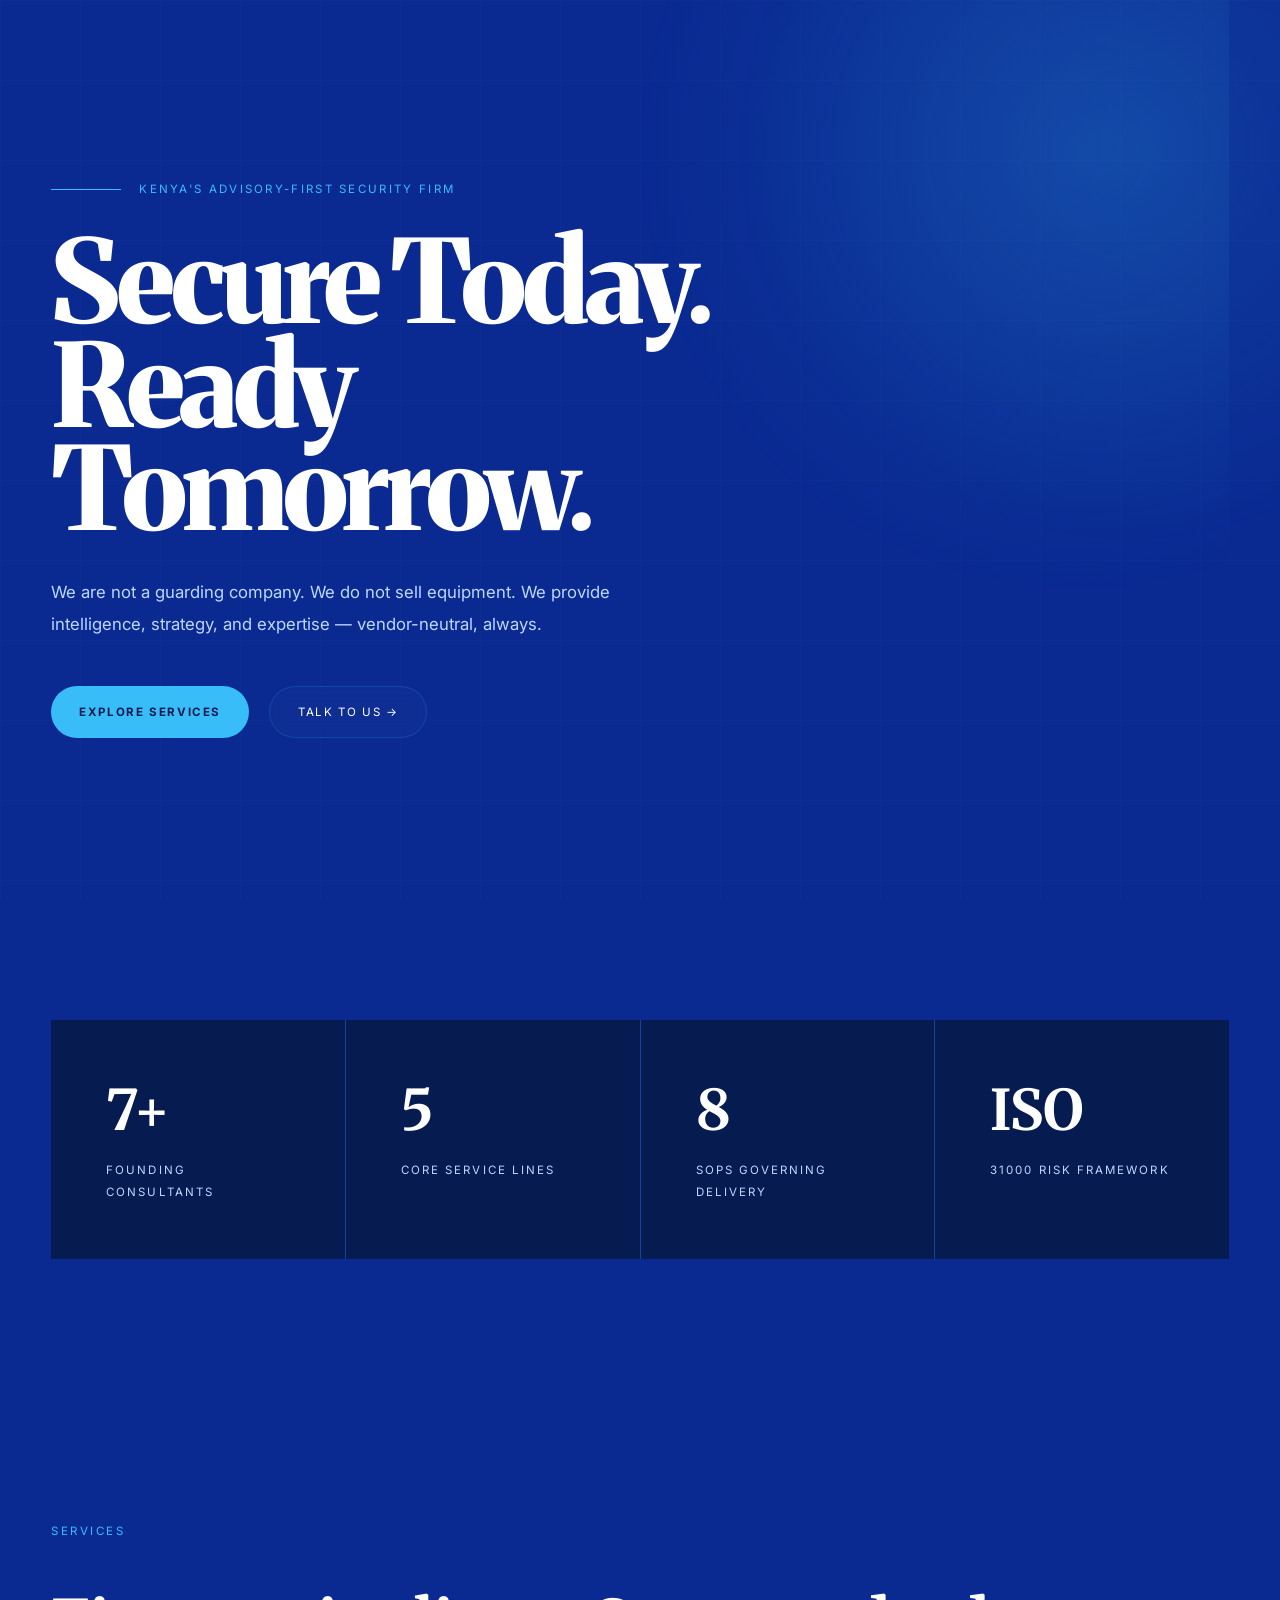
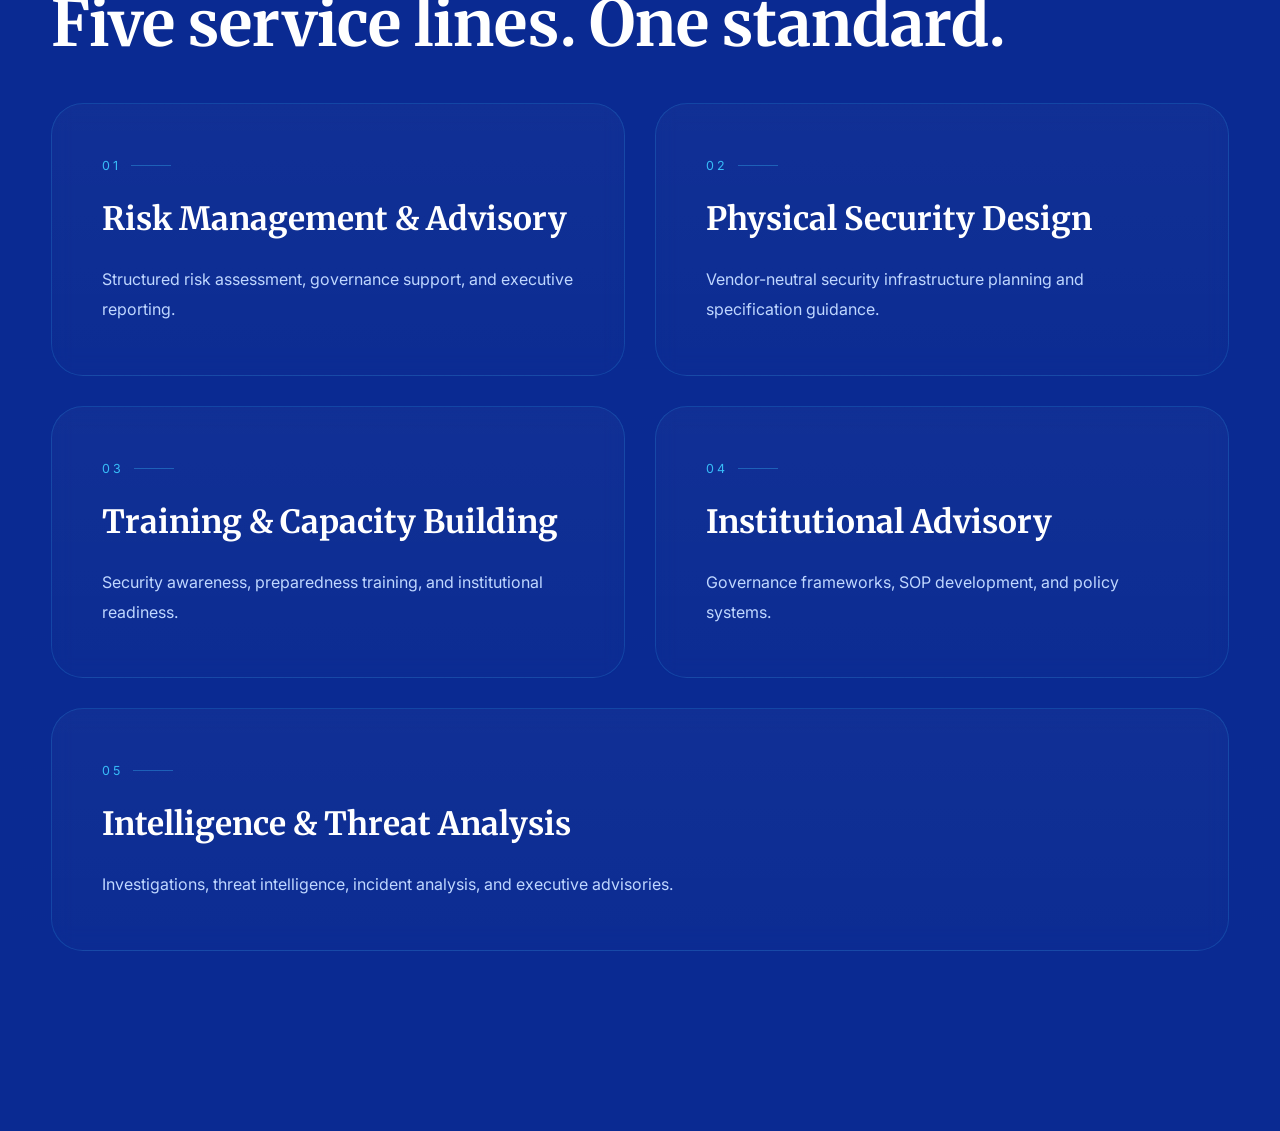
==== index.html @ ad2f38b0 "update" ====
<!DOCTYPE html>
<html lang="en">
<head>
  <meta charset="UTF-8" />
  <meta
    name="viewport"
    content="width=device-width, initial-scale=1.0"
  />

  <title>Ulinzi 360 | Secure Today. Ready Tomorrow. </title>

  <meta
    name="description"
    content="Advisory-first security consultancy and risk management firm operating across Kenya."
  />

<!-- FONTS -->
<link rel="preconnect" href="https://fonts.googleapis.com">
<link rel="preconnect" href="https://fonts.gstatic.com" crossorigin>

<link
  href="https://fonts.googleapis.com/css2?family=Inter:wght@400;500;600;700;800&family=Merriweather:wght@700;900&display=swap"
  rel="stylesheet"
/>

  <!-- CSS -->
  <link rel="stylesheet" href="css/style.css">
  <link rel="stylesheet" href="css/home.css">
</head>

<body>

  <!-- NAV -->

<div id="header"></div>



  <!-- HERO -->

  <main>

    <section class="hero container">

      <div class="hero-content">

        <div class="eyebrow">

          <span class="line"></span>

          <span>
            Kenya's Advisory-First Security Firm
          </span>

        </div>

        <h1>
          Secure Today.
          <span class="gold">
            Ready
          </span>
          Tomorrow.
        </h1>

        <p>
          We are not a guarding company.
          We do not sell equipment.
          We provide intelligence, strategy,
          and expertise — vendor-neutral, always.
        </p>

        <div class="hero-buttons">

          <a href="services.html" class="primary-btn">
            Explore Services
          </a>

          <a href="contact.html" class="ghost-btn">
            Talk To Us →
          </a>

        </div>

      </div>

    </section>

    <!-- STATS -->

    <section class="stats">

      <div class="stat-box">
        <h2>7+</h2>
        <p>FOUNDING CONSULTANTS</p>
      </div>

      <div class="stat-box">
        <h2>5</h2>
        <p>CORE SERVICE LINES</p>
      </div>

      <div class="stat-box">
        <h2>8</h2>
        <p>SOPS GOVERNING DELIVERY</p>
      </div>

      <div class="stat-box">
        <h2>ISO</h2>
        <p>31000 RISK FRAMEWORK</p>
      </div>

    </section>

    <!-- SERVICES -->

    <section class="services container">

      <div class="section-top">

        <span class="section-label">
          SERVICES
        </span>

        <h2>
          Five service lines.
          One standard.
        </h2>

      </div>

      <div class="services-grid">

        <article class="service-card">

          <span class="service-number">
            01
          </span>

          <h3>
            Risk Management &
            Advisory
          </h3>

          <p>
            Structured risk assessment,
            governance support,
            and executive reporting.
          </p>

        </article>

        <article class="service-card">

          <span class="service-number">
            02
          </span>

          <h3>
            Physical Security
            Design
          </h3>

          <p>
            Vendor-neutral security
            infrastructure planning
            and specification guidance.
          </p>

        </article>

        <article class="service-card">

          <span class="service-number">
            03
          </span>

          <h3>
            Training &
            Capacity Building
          </h3>

          <p>
            Security awareness,
            preparedness training,
            and institutional readiness.
          </p>

        </article>

        <article class="service-card">

          <span class="service-number">
            04
          </span>

          <h3>
            Institutional Advisory
          </h3>

          <p>
            Governance frameworks,
            SOP development,
            and policy systems.
          </p>

        </article>

        <article class="service-card full">

          <span class="service-number">
            05
          </span>

          <h3>
            Intelligence &
            Threat Analysis
          </h3>

          <p>
            Investigations,
            threat intelligence,
            incident analysis,
            and executive advisories.
          </p>

        </article>

      </div>

    </section>

  </main>

  <!-- FOOTER -->

<div id="footer"></div>

<script src="js/includes.js"></script>
<script src="js/script.js"></script>

</body>
</html>
---- css/style.css ----
@import url("./variables.css");
@import url("./reset.css");
@import url("./header.css");
@import url("./footer.css");
@import url("./hero.css");
@import url("./components.css");
@import url("./responsive.css");
---- css/home.css ----
/* =========================================
   HOME PAGE
========================================= */


/* HERO */

.hero{

  min-height:100vh;

  display:flex;

  align-items:center;

  padding-top:140px;

  padding-bottom:120px;

  position:relative;

  overflow:hidden;

}



.hero::before{

  content:"";

  position:absolute;

  width:900px;

  height:900px;


  background:

  radial-gradient(
    circle,
    rgba(56,189,248,.12),
    transparent 70%
  );


  top:-300px;

  right:-300px;


  z-index:-1;

}




.hero-content{

  max-width:850px;

}



.eyebrow{

  display:flex;

  align-items:center;

  gap:18px;

  margin-bottom:35px;

}



.line{

  width:70px;

  height:1px;

  background:var(--accent);

}



.eyebrow span:last-child{

  color:var(--accent);

  text-transform:uppercase;

  letter-spacing:.2em;

  font-size:.72rem;

}




.hero h1{

  font-family:'Merriweather',serif;

  font-weight:900;

  font-size:clamp(4rem,9vw,8rem);

  line-height:.9;

  letter-spacing:-.05em;

  margin-bottom:35px;

}



.accent{

  color:var(--accent);

}




.hero p{

  max-width:650px;

  color:var(--muted);

  margin-bottom:45px;

  font-size:1.05rem;

}



.hero-buttons{

  display:flex;

  gap:20px;

  flex-wrap:wrap;

}



/* STATS */

.stats{

  display:grid;

  grid-template-columns:repeat(4,1fr);

  gap:1px;

  background:var(--line);

  margin:120px auto;

  width:min(1400px,92%);

}



.stat-box{

  padding:55px;

  background:var(--bg-secondary);

  position:relative;

  overflow:hidden;

}



.stat-box:hover{

  transform:translateY(-8px);

}



.stat-box h2{

  font-family:'Merriweather',serif;

  font-size:3.5rem;

  margin-bottom:15px;

}



.stat-box p{

  color:var(--muted);

  font-size:.72rem;

  letter-spacing:.18em;

}




/* SERVICES PREVIEW */


.services{

  padding:140px 0 180px;

}



.section-top h2{

  font-family:'Merriweather',serif;

  font-size:clamp(2rem,5vw,4rem);

  margin:20px 0 40px;

}




.services-grid{

  display:grid;

  grid-template-columns:repeat(2,1fr);

  gap:30px;

}



.service-card{

  border:1px solid var(--line);

  border-radius:32px;

  padding:50px;

  background:

  linear-gradient(
  180deg,
  rgba(255,255,255,.03),
  rgba(255,255,255,.01)
  );

  backdrop-filter:blur(10px);

}



.service-card:hover{

  transform:translateY(-12px);

  border-color:rgba(56,189,248,.4);

}



.service-card h3{

  font-family:'Merriweather',serif;

  font-size:2rem;

  margin:25px 0;

}



.service-card p{

  color:var(--muted);

}



.service-card.full{

  grid-column:span 2;

}




@media(max-width:1000px){


.services-grid{

grid-template-columns:1fr;

}


.service-card.full{

grid-column:span 1;

}


.stats{

grid-template-columns:1fr 1fr;

}


}



@media(max-width:700px){


.hero{

padding-top:120px;

}


.stats{

grid-template-columns:1fr;

}


.hero h1{

font-size:2.8rem;

}


.service-card{

padding:30px;

}


}
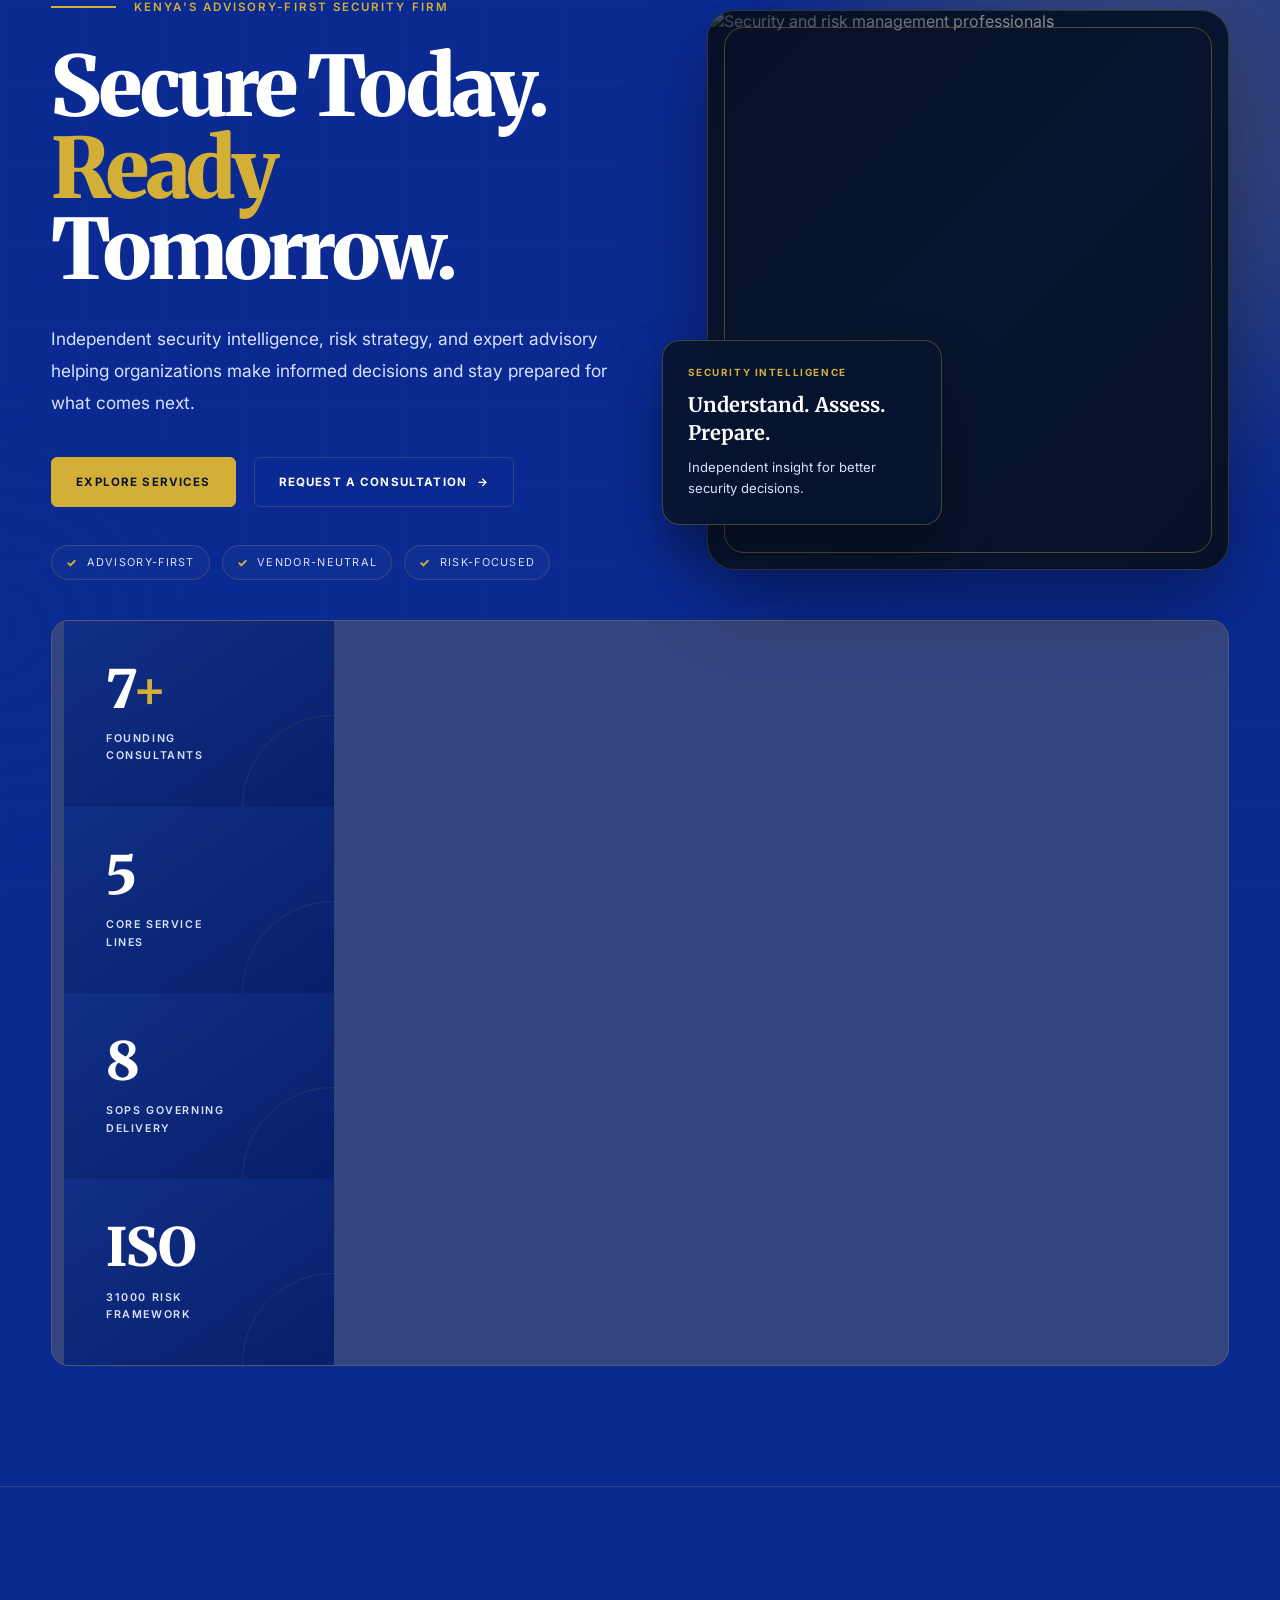
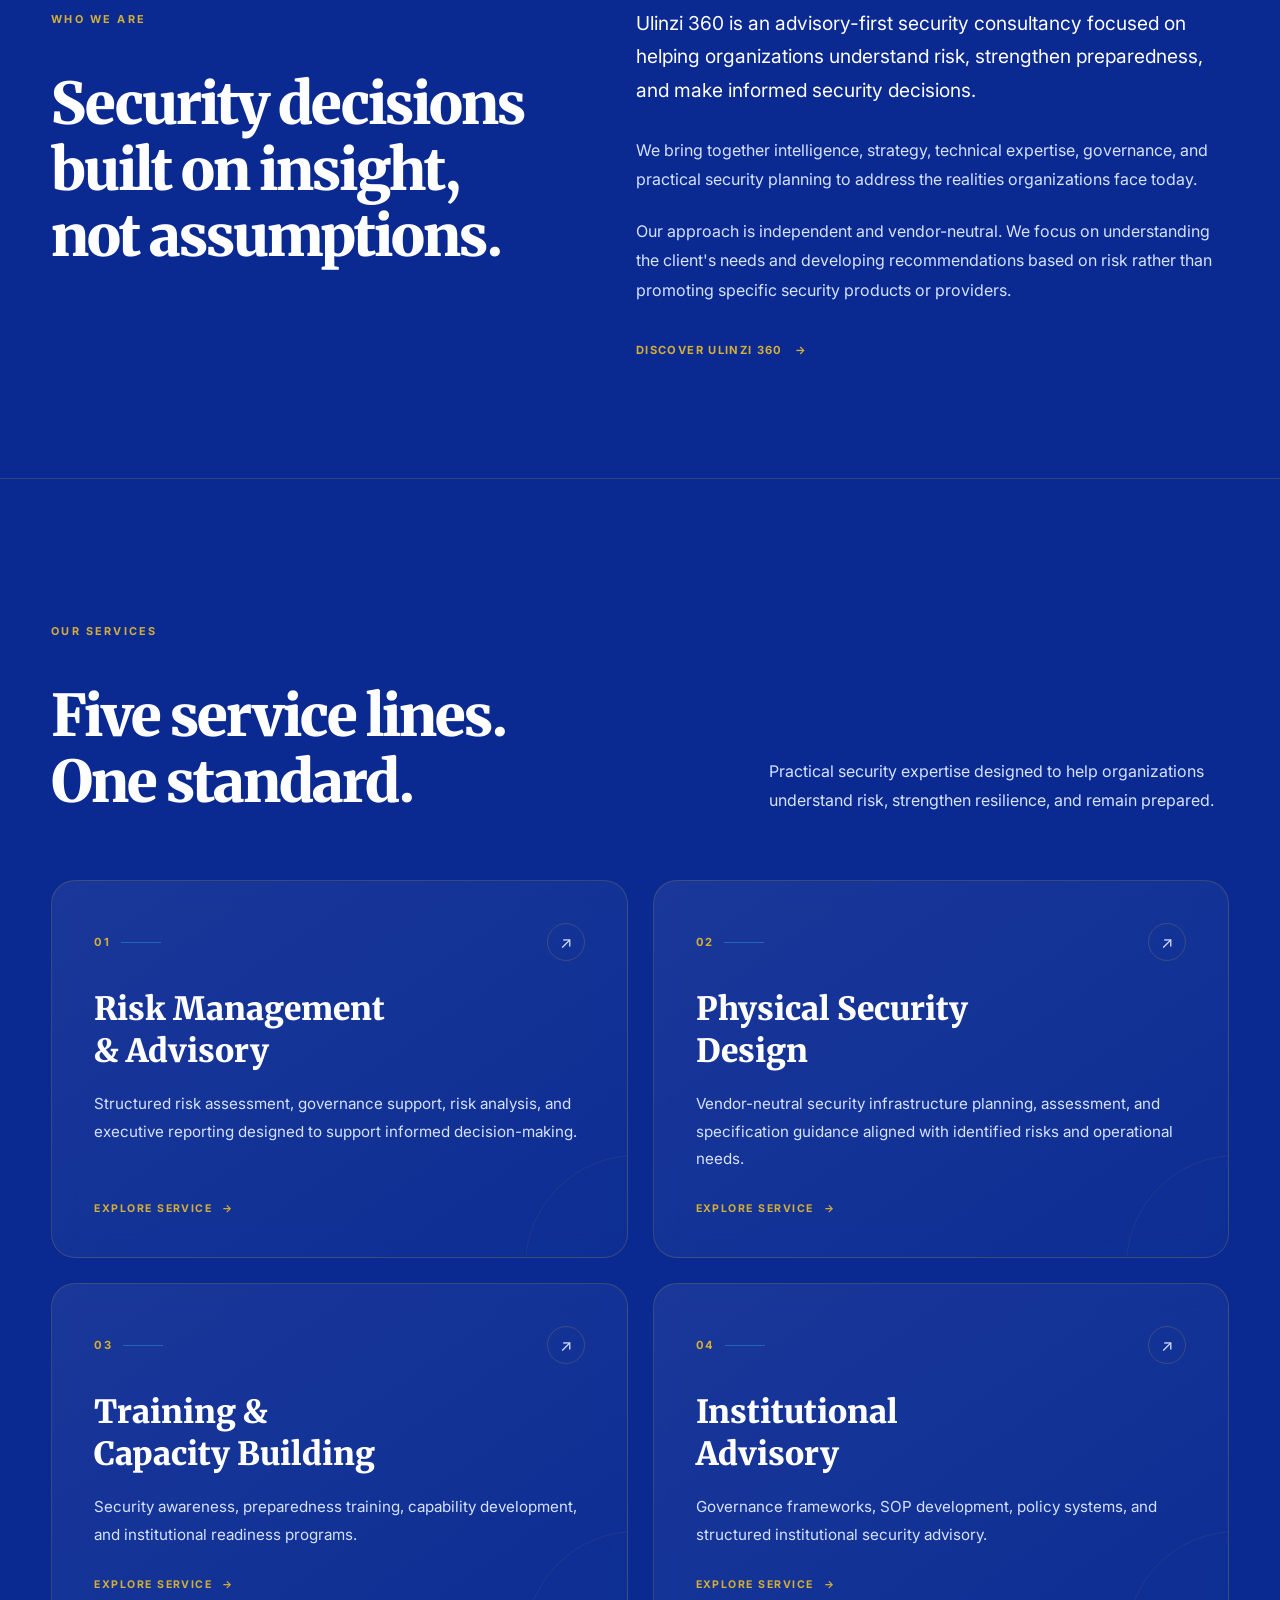
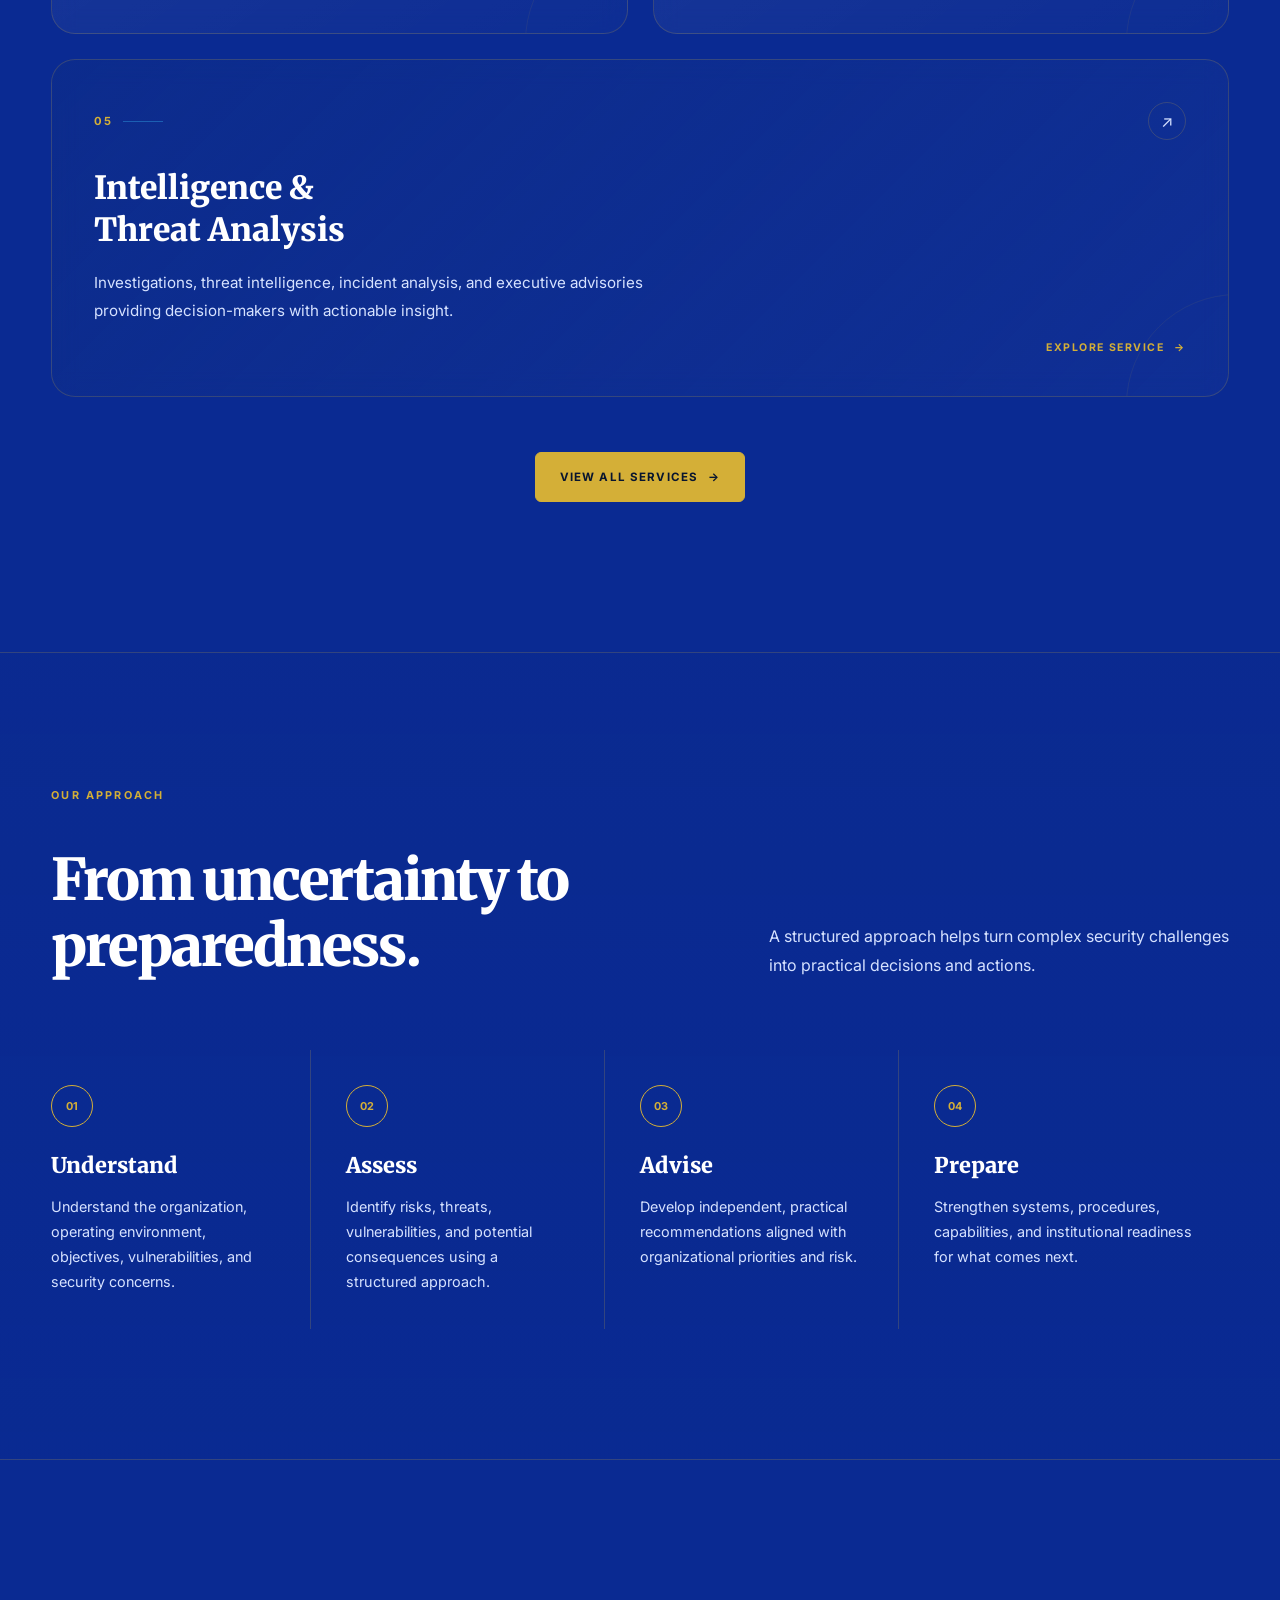
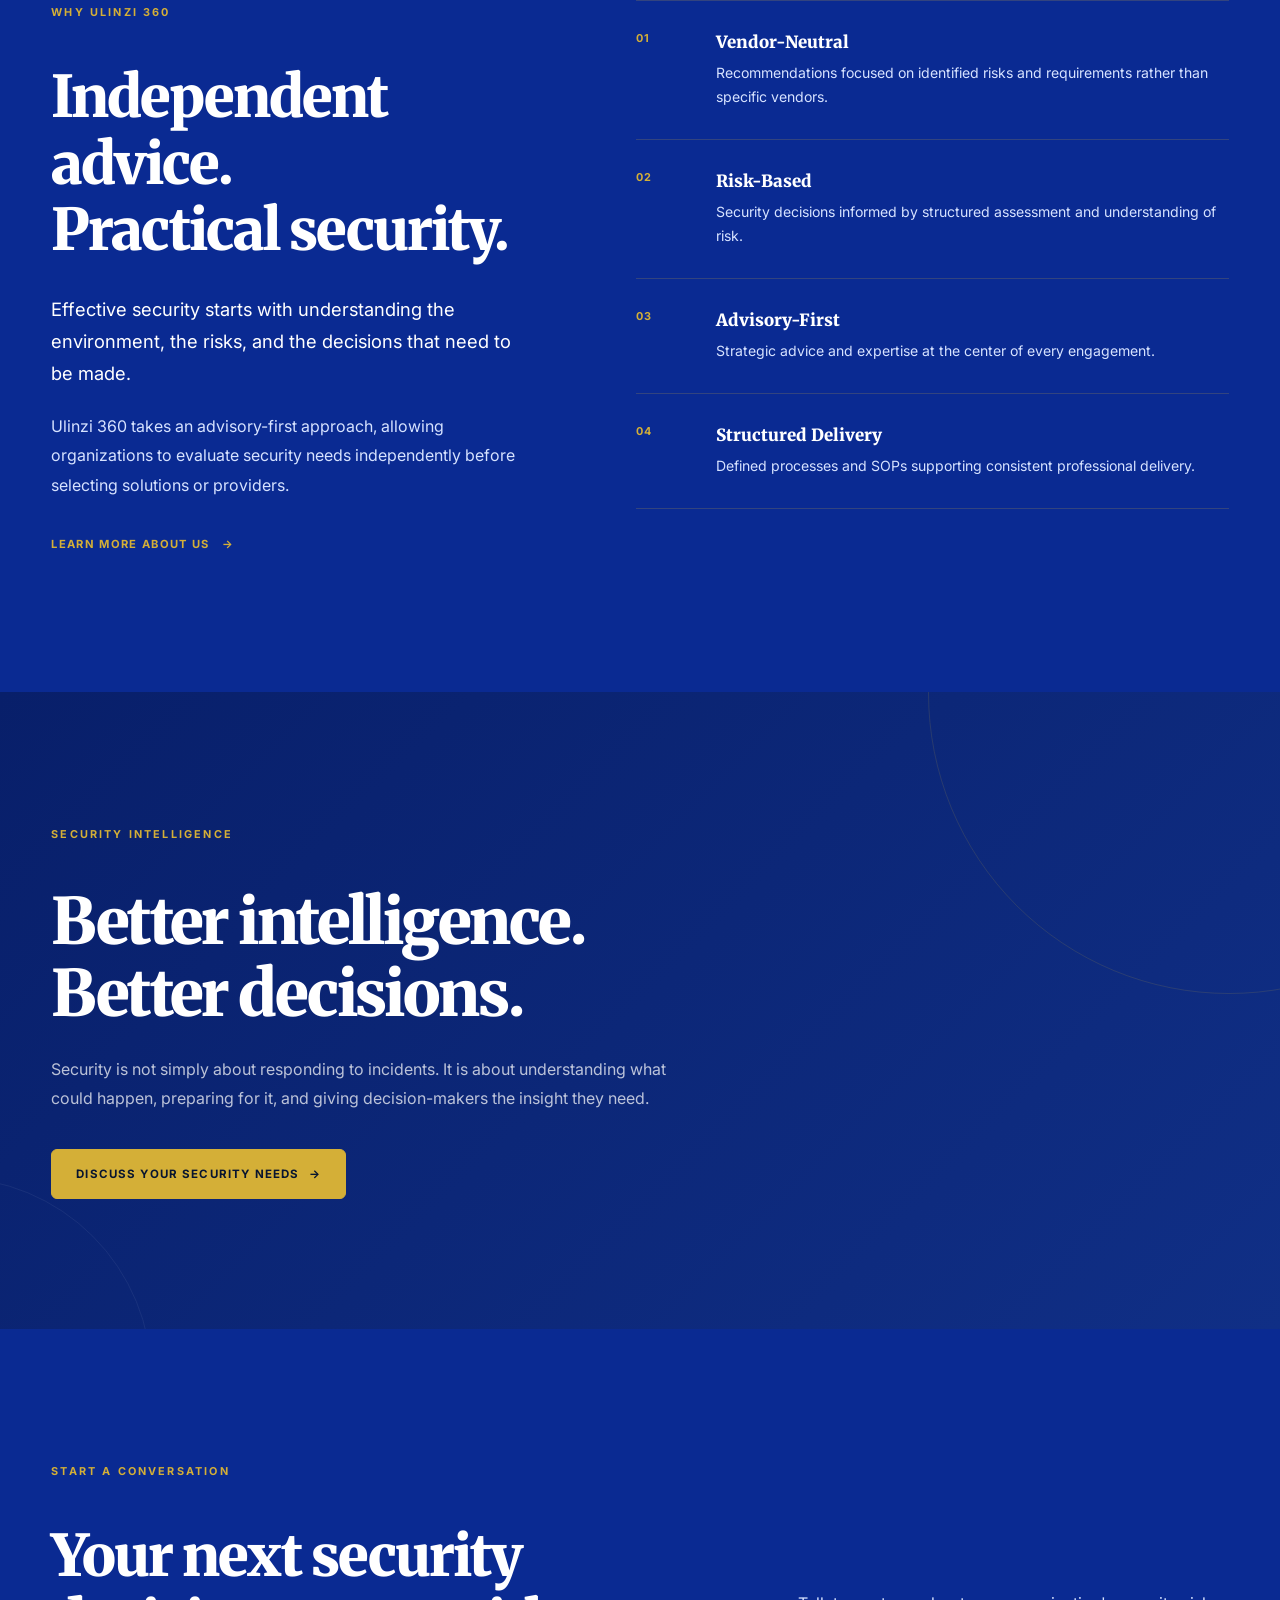
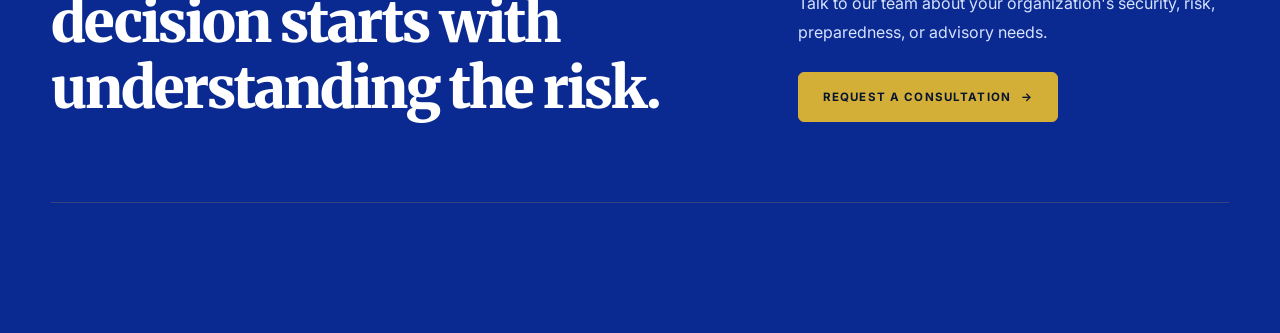
==== commit 64c077fe: "update" ====
--- a/index.html
+++ b/index.html
@@ -2,26 +2,32 @@
 <html lang="en">
 <head>
   <meta charset="UTF-8" />
+
   <meta
     name="viewport"
     content="width=device-width, initial-scale=1.0"
   />
 
-  <title>Ulinzi 360 | Secure Today. Ready Tomorrow. </title>
+  <title>Ulinzi 360 | Secure Today. Ready Tomorrow.</title>
 
   <meta
     name="description"
-    content="Advisory-first security consultancy and risk management firm operating across Kenya."
+    content="Ulinzi 360 is an advisory-first security consultancy providing independent risk management, security strategy, intelligence, training, and institutional advisory services across Kenya."
   />
 
-<!-- FONTS -->
-<link rel="preconnect" href="https://fonts.googleapis.com">
-<link rel="preconnect" href="https://fonts.gstatic.com" crossorigin>
-
-<link
-  href="https://fonts.googleapis.com/css2?family=Inter:wght@400;500;600;700;800&family=Merriweather:wght@700;900&display=swap"
-  rel="stylesheet"
-/>
+  <meta
+    name="keywords"
+    content="security consultancy Kenya, risk management Kenya, security advisory, threat analysis, security strategy, Ulinzi 360"
+  />
+
+  <!-- FONTS -->
+  <link rel="preconnect" href="https://fonts.googleapis.com">
+  <link rel="preconnect" href="https://fonts.gstatic.com" crossorigin>
+
+  <link
+    href="https://fonts.googleapis.com/css2?family=Inter:wght@400;500;600;700;800&family=Merriweather:wght@700;900&display=swap"
+    rel="stylesheet"
+  />
 
   <!-- CSS -->
   <link rel="stylesheet" href="css/style.css">
@@ -30,200 +36,942 @@
 
 <body>
 
-  <!-- NAV -->
-
-<div id="header"></div>
-
-
-
-  <!-- HERO -->
+  <!-- =========================
+       HEADER
+  ========================== -->
+
+  <div id="header"></div>
+
+
+  <!-- =========================
+       MAIN CONTENT
+  ========================== -->
 
   <main>
 
-    <section class="hero container">
-
-      <div class="hero-content">
-
-        <div class="eyebrow">
-
-          <span class="line"></span>
-
-          <span>
-            Kenya's Advisory-First Security Firm
+    <!-- =========================
+         HERO
+    ========================== -->
+
+    <section class="hero hero-modern">
+
+      <div class="container hero-grid">
+
+        <!-- Hero Content -->
+
+        <div class="hero-content">
+
+          <div class="eyebrow">
+
+            <span class="line"></span>
+
+            <span>
+              Kenya's Advisory-First Security Firm
+            </span>
+
+          </div>
+
+
+          <h1>
+            Secure Today.
+            <span class="gold">Ready</span>
+            Tomorrow.
+          </h1>
+
+
+          <p class="hero-description">
+            Independent security intelligence, risk strategy,
+            and expert advisory helping organizations make
+            informed decisions and stay prepared for what comes next.
+          </p>
+
+
+          <div class="hero-buttons">
+
+            <a
+              href="services.html"
+              class="primary-btn"
+            >
+              Explore Services
+            </a>
+
+            <a
+              href="contact.html"
+              class="ghost-btn"
+            >
+              Request a Consultation
+              <span aria-hidden="true">→</span>
+            </a>
+
+          </div>
+
+
+          <!-- Hero Trust Points -->
+
+          <div class="hero-trust">
+
+            <div class="trust-item">
+
+              <span class="trust-icon">✓</span>
+
+              <span>
+                Advisory-first
+              </span>
+
+            </div>
+
+
+            <div class="trust-item">
+
+              <span class="trust-icon">✓</span>
+
+              <span>
+                Vendor-neutral
+              </span>
+
+            </div>
+
+
+            <div class="trust-item">
+
+              <span class="trust-icon">✓</span>
+
+              <span>
+                Risk-focused
+              </span>
+
+            </div>
+
+          </div>
+
+        </div>
+
+
+        <!-- Hero Visual -->
+
+        <div class="hero-visual">
+
+          <div class="hero-image-wrapper">
+
+            <div class="hero-image-overlay"></div>
+
+            <!--
+              Replace this image with your preferred
+              professional security/intelligence image.
+            -->
+
+            <img
+              src="images/security-hero.jpg"
+              alt="Security and risk management professionals"
+              class="hero-image"
+            />
+
+          </div>
+
+
+          <!-- Floating Information Card -->
+
+          <div class="hero-floating-card">
+
+            <span class="floating-label">
+              SECURITY INTELLIGENCE
+            </span>
+
+            <strong>
+              Understand.
+              Assess.
+              Prepare.
+            </strong>
+
+            <p>
+              Independent insight for better security decisions.
+            </p>
+
+          </div>
+
+        </div>
+
+      </div>
+
+    </section>
+
+
+
+    <!-- =========================
+         CREDIBILITY STATS
+    ========================== -->
+
+    <section class="stats">
+
+      <div class="container stats-grid">
+
+
+        <div class="stat-box">
+
+          <h2>7<span>+</span></h2>
+
+          <p>
+            FOUNDING<br>
+            CONSULTANTS
+          </p>
+
+        </div>
+
+
+        <div class="stat-box">
+
+          <h2>5</h2>
+
+          <p>
+            CORE SERVICE<br>
+            LINES
+          </p>
+
+        </div>
+
+
+        <div class="stat-box">
+
+          <h2>8</h2>
+
+          <p>
+            SOPS GOVERNING<br>
+            DELIVERY
+          </p>
+
+        </div>
+
+
+        <div class="stat-box">
+
+          <h2>ISO</h2>
+
+          <p>
+            31000 RISK<br>
+            FRAMEWORK
+          </p>
+
+        </div>
+
+
+      </div>
+
+    </section>
+
+
+
+    <!-- =========================
+         INTRODUCTION / ABOUT
+    ========================== -->
+
+    <section class="intro-section">
+
+      <div class="container intro-grid">
+
+
+        <div class="section-heading">
+
+          <span class="section-label">
+            WHO WE ARE
           </span>
 
-        </div>
-
-        <h1>
-          Secure Today.
-          <span class="gold">
-            Ready
+          <h2>
+            Security decisions
+            built on insight,
+            not assumptions.
+          </h2>
+
+        </div>
+
+
+        <div class="intro-content">
+
+          <p class="large-text">
+            Ulinzi 360 is an advisory-first security consultancy
+            focused on helping organizations understand risk,
+            strengthen preparedness, and make informed security
+            decisions.
+          </p>
+
+
+          <p>
+            We bring together intelligence, strategy, technical
+            expertise, governance, and practical security planning
+            to address the realities organizations face today.
+          </p>
+
+
+          <p>
+            Our approach is independent and vendor-neutral.
+            We focus on understanding the client's needs and
+            developing recommendations based on risk rather than
+            promoting specific security products or providers.
+          </p>
+
+
+          <a
+            href="about.html"
+            class="text-link"
+          >
+            Discover Ulinzi 360
+            <span aria-hidden="true">→</span>
+          </a>
+
+        </div>
+
+
+      </div>
+
+    </section>
+
+
+
+    <!-- =========================
+         SERVICES
+    ========================== -->
+
+    <section class="services container">
+
+      <div class="section-top">
+
+        <div>
+
+          <span class="section-label">
+            OUR SERVICES
           </span>
-          Tomorrow.
-        </h1>
-
-        <p>
-          We are not a guarding company.
-          We do not sell equipment.
-          We provide intelligence, strategy,
-          and expertise — vendor-neutral, always.
+
+          <h2>
+            Five service lines.
+            <br>
+            One standard.
+          </h2>
+
+        </div>
+
+
+        <p class="section-intro">
+          Practical security expertise designed to help
+          organizations understand risk, strengthen resilience,
+          and remain prepared.
         </p>
 
-        <div class="hero-buttons">
-
-          <a href="services.html" class="primary-btn">
-            Explore Services
+      </div>
+
+
+
+      <div class="services-grid">
+
+
+        <!-- SERVICE 01 -->
+
+        <article class="service-card">
+
+          <div class="service-card-top">
+
+            <span class="service-number">
+              01
+            </span>
+
+            <span class="service-arrow">
+              ↗
+            </span>
+
+          </div>
+
+
+          <h3>
+            Risk Management
+            <br>
+            & Advisory
+          </h3>
+
+
+          <p>
+            Structured risk assessment, governance support,
+            risk analysis, and executive reporting designed
+            to support informed decision-making.
+          </p>
+
+
+          <a
+            href="services.html#risk-management"
+            class="service-link"
+          >
+            Explore Service
+            <span aria-hidden="true">→</span>
           </a>
 
-          <a href="contact.html" class="ghost-btn">
-            Talk To Us →
+        </article>
+
+
+
+        <!-- SERVICE 02 -->
+
+        <article class="service-card">
+
+          <div class="service-card-top">
+
+            <span class="service-number">
+              02
+            </span>
+
+            <span class="service-arrow">
+              ↗
+            </span>
+
+          </div>
+
+
+          <h3>
+            Physical Security
+            <br>
+            Design
+          </h3>
+
+
+          <p>
+            Vendor-neutral security infrastructure planning,
+            assessment, and specification guidance aligned
+            with identified risks and operational needs.
+          </p>
+
+
+          <a
+            href="services.html#physical-security"
+            class="service-link"
+          >
+            Explore Service
+            <span aria-hidden="true">→</span>
           </a>
 
-        </div>
-
-      </div>
-
-    </section>
-
-    <!-- STATS -->
-
-    <section class="stats">
-
-      <div class="stat-box">
-        <h2>7+</h2>
-        <p>FOUNDING CONSULTANTS</p>
-      </div>
-
-      <div class="stat-box">
-        <h2>5</h2>
-        <p>CORE SERVICE LINES</p>
-      </div>
-
-      <div class="stat-box">
-        <h2>8</h2>
-        <p>SOPS GOVERNING DELIVERY</p>
-      </div>
-
-      <div class="stat-box">
-        <h2>ISO</h2>
-        <p>31000 RISK FRAMEWORK</p>
-      </div>
-
-    </section>
-
-    <!-- SERVICES -->
-
-    <section class="services container">
-
-      <div class="section-top">
-
-        <span class="section-label">
-          SERVICES
-        </span>
-
-        <h2>
-          Five service lines.
-          One standard.
-        </h2>
-
-      </div>
-
-      <div class="services-grid">
+        </article>
+
+
+
+        <!-- SERVICE 03 -->
 
         <article class="service-card">
 
-          <span class="service-number">
-            01
-          </span>
+          <div class="service-card-top">
+
+            <span class="service-number">
+              03
+            </span>
+
+            <span class="service-arrow">
+              ↗
+            </span>
+
+          </div>
+
 
           <h3>
-            Risk Management &
+            Training &
+            <br>
+            Capacity Building
+          </h3>
+
+
+          <p>
+            Security awareness, preparedness training,
+            capability development, and institutional
+            readiness programs.
+          </p>
+
+
+          <a
+            href="services.html#training"
+            class="service-link"
+          >
+            Explore Service
+            <span aria-hidden="true">→</span>
+          </a>
+
+        </article>
+
+
+
+        <!-- SERVICE 04 -->
+
+        <article class="service-card">
+
+          <div class="service-card-top">
+
+            <span class="service-number">
+              04
+            </span>
+
+            <span class="service-arrow">
+              ↗
+            </span>
+
+          </div>
+
+
+          <h3>
+            Institutional
+            <br>
             Advisory
           </h3>
 
-          <p>
-            Structured risk assessment,
-            governance support,
-            and executive reporting.
-          </p>
+
+          <p>
+            Governance frameworks, SOP development,
+            policy systems, and structured institutional
+            security advisory.
+          </p>
+
+
+          <a
+            href="services.html#institutional-advisory"
+            class="service-link"
+          >
+            Explore Service
+            <span aria-hidden="true">→</span>
+          </a>
 
         </article>
 
-        <article class="service-card">
-
-          <span class="service-number">
-            02
+
+
+        <!-- SERVICE 05 -->
+
+        <article class="service-card service-card-featured">
+
+          <div class="service-card-top">
+
+            <span class="service-number">
+              05
+            </span>
+
+            <span class="service-arrow">
+              ↗
+            </span>
+
+          </div>
+
+
+          <div class="featured-service-content">
+
+            <div>
+
+              <h3>
+                Intelligence &
+                <br>
+                Threat Analysis
+              </h3>
+
+              <p>
+                Investigations, threat intelligence, incident
+                analysis, and executive advisories providing
+                decision-makers with actionable insight.
+              </p>
+
+            </div>
+
+
+            <a
+              href="services.html#intelligence"
+              class="service-link"
+            >
+              Explore Service
+              <span aria-hidden="true">→</span>
+            </a>
+
+          </div>
+
+        </article>
+
+
+      </div>
+
+
+      <div class="services-footer">
+
+        <a
+          href="services.html"
+          class="primary-btn"
+        >
+          View All Services
+          <span aria-hidden="true">→</span>
+        </a>
+
+      </div>
+
+    </section>
+
+
+
+    <!-- =========================
+         HOW WE WORK
+    ========================== -->
+
+    <section class="process-section">
+
+      <div class="container">
+
+
+        <div class="section-top process-heading">
+
+          <div>
+
+            <span class="section-label">
+              OUR APPROACH
+            </span>
+
+            <h2>
+              From uncertainty
+              to preparedness.
+            </h2>
+
+          </div>
+
+
+          <p class="section-intro">
+            A structured approach helps turn complex security
+            challenges into practical decisions and actions.
+          </p>
+
+        </div>
+
+
+
+        <div class="process-grid">
+
+
+          <!-- STEP 01 -->
+
+          <div class="process-item">
+
+            <span class="process-number">
+              01
+            </span>
+
+            <h3>
+              Understand
+            </h3>
+
+            <p>
+              Understand the organization, operating environment,
+              objectives, vulnerabilities, and security concerns.
+            </p>
+
+          </div>
+
+
+
+          <!-- STEP 02 -->
+
+          <div class="process-item">
+
+            <span class="process-number">
+              02
+            </span>
+
+            <h3>
+              Assess
+            </h3>
+
+            <p>
+              Identify risks, threats, vulnerabilities, and
+              potential consequences using a structured approach.
+            </p>
+
+          </div>
+
+
+
+          <!-- STEP 03 -->
+
+          <div class="process-item">
+
+            <span class="process-number">
+              03
+            </span>
+
+            <h3>
+              Advise
+            </h3>
+
+            <p>
+              Develop independent, practical recommendations
+              aligned with organizational priorities and risk.
+            </p>
+
+          </div>
+
+
+
+          <!-- STEP 04 -->
+
+          <div class="process-item">
+
+            <span class="process-number">
+              04
+            </span>
+
+            <h3>
+              Prepare
+            </h3>
+
+            <p>
+              Strengthen systems, procedures, capabilities,
+              and institutional readiness for what comes next.
+            </p>
+
+          </div>
+
+
+        </div>
+
+      </div>
+
+    </section>
+
+
+
+    <!-- =========================
+         WHY ULINZI 360
+    ========================== -->
+
+    <section class="why-section">
+
+      <div class="container why-grid">
+
+
+        <div class="why-content">
+
+          <span class="section-label">
+            WHY ULINZI 360
           </span>
 
-          <h3>
-            Physical Security
-            Design
-          </h3>
-
-          <p>
-            Vendor-neutral security
-            infrastructure planning
-            and specification guidance.
-          </p>
-
-        </article>
-
-        <article class="service-card">
-
-          <span class="service-number">
-            03
+
+          <h2>
+            Independent advice.
+            <br>
+            Practical security.
+          </h2>
+
+
+          <p class="large-text">
+            Effective security starts with understanding
+            the environment, the risks, and the decisions
+            that need to be made.
+          </p>
+
+
+          <p>
+            Ulinzi 360 takes an advisory-first approach,
+            allowing organizations to evaluate security
+            needs independently before selecting solutions
+            or providers.
+          </p>
+
+
+          <a
+            href="about.html"
+            class="text-link"
+          >
+            Learn More About Us
+            <span aria-hidden="true">→</span>
+          </a>
+
+        </div>
+
+
+
+        <div class="why-features">
+
+
+          <div class="feature-item">
+
+            <span class="feature-number">
+              01
+            </span>
+
+            <div>
+
+              <h3>
+                Vendor-Neutral
+              </h3>
+
+              <p>
+                Recommendations focused on identified risks
+                and requirements rather than specific vendors.
+              </p>
+
+            </div>
+
+          </div>
+
+
+
+          <div class="feature-item">
+
+            <span class="feature-number">
+              02
+            </span>
+
+            <div>
+
+              <h3>
+                Risk-Based
+              </h3>
+
+              <p>
+                Security decisions informed by structured
+                assessment and understanding of risk.
+              </p>
+
+            </div>
+
+          </div>
+
+
+
+          <div class="feature-item">
+
+            <span class="feature-number">
+              03
+            </span>
+
+            <div>
+
+              <h3>
+                Advisory-First
+              </h3>
+
+              <p>
+                Strategic advice and expertise at the center
+                of every engagement.
+              </p>
+
+            </div>
+
+          </div>
+
+
+
+          <div class="feature-item">
+
+            <span class="feature-number">
+              04
+            </span>
+
+            <div>
+
+              <h3>
+                Structured Delivery
+              </h3>
+
+              <p>
+                Defined processes and SOPs supporting
+                consistent professional delivery.
+              </p>
+
+            </div>
+
+          </div>
+
+
+        </div>
+
+      </div>
+
+    </section>
+
+
+
+    <!-- =========================
+         EXPERTISE BANNER
+    ========================== -->
+
+    <section class="expertise-section">
+
+      <div class="container expertise-inner">
+
+
+        <div class="expertise-content">
+
+          <span class="section-label">
+            SECURITY INTELLIGENCE
           </span>
 
-          <h3>
-            Training &
-            Capacity Building
-          </h3>
-
-          <p>
-            Security awareness,
-            preparedness training,
-            and institutional readiness.
-          </p>
-
-        </article>
-
-        <article class="service-card">
-
-          <span class="service-number">
-            04
+
+          <h2>
+            Better intelligence.
+            <br>
+            Better decisions.
+          </h2>
+
+
+          <p>
+            Security is not simply about responding to incidents.
+            It is about understanding what could happen, preparing
+            for it, and giving decision-makers the insight they need.
+          </p>
+
+
+          <a
+            href="contact.html"
+            class="primary-btn"
+          >
+            Discuss Your Security Needs
+            <span aria-hidden="true">→</span>
+          </a>
+
+        </div>
+
+
+      </div>
+
+    </section>
+
+
+
+    <!-- =========================
+         FINAL CTA
+    ========================== -->
+
+    <section class="cta-section">
+
+      <div class="container cta-inner">
+
+
+        <div>
+
+          <span class="section-label">
+            START A CONVERSATION
           </span>
 
-          <h3>
-            Institutional Advisory
-          </h3>
-
-          <p>
-            Governance frameworks,
-            SOP development,
-            and policy systems.
-          </p>
-
-        </article>
-
-        <article class="service-card full">
-
-          <span class="service-number">
-            05
-          </span>
-
-          <h3>
-            Intelligence &
-            Threat Analysis
-          </h3>
-
-          <p>
-            Investigations,
-            threat intelligence,
-            incident analysis,
-            and executive advisories.
-          </p>
-
-        </article>
+
+          <h2>
+            Your next security
+            decision starts with
+            understanding the risk.
+          </h2>
+
+        </div>
+
+
+        <div class="cta-action">
+
+          <p>
+            Talk to our team about your organization's
+            security, risk, preparedness, or advisory needs.
+          </p>
+
+
+          <a
+            href="contact.html"
+            class="primary-btn"
+          >
+            Request a Consultation
+            <span aria-hidden="true">→</span>
+          </a>
+
+        </div>
+
 
       </div>
 
@@ -231,12 +979,21 @@
 
   </main>
 
-  <!-- FOOTER -->
-
-<div id="footer"></div>
-
-<script src="js/includes.js"></script>
-<script src="js/script.js"></script>
+
+
+  <!-- =========================
+       FOOTER
+  ========================== -->
+
+  <div id="footer"></div>
+
+
+  <!-- =========================
+       JAVASCRIPT
+  ========================== -->
+
+  <script src="js/includes.js"></script>
+  <script src="js/script.js"></script>
 
 </body>
 </html>
--- a/css/home.css
+++ b/css/home.css
@@ -1,385 +1,1900 @@
-/* =========================================
-   HOME PAGE
-========================================= */
-
-
-/* HERO */
-
-.hero{
-
-  min-height:100vh;
-
-  display:flex;
-
-  align-items:center;
-
-  padding-top:140px;
-
-  padding-bottom:120px;
-
-  position:relative;
-
-  overflow:hidden;
-
-}
-
-
-
-.hero::before{
-
-  content:"";
-
-  position:absolute;
-
-  width:900px;
-
-  height:900px;
-
+```css
+/* =========================================
+   ULINZI 360 — HOME PAGE
+   Premium Security Consultancy Design
+========================================= */
+
+
+/* =========================================
+   HERO
+========================================= */
+
+.hero-modern {
+  min-height: 92vh;
+  display: flex;
+  align-items: center;
+  position: relative;
+  overflow: hidden;
+  padding: 150px 0 100px;
+}
+
+
+/* Background glow */
+
+.hero-modern::before {
+  content: "";
+  position: absolute;
+
+  width: 800px;
+  height: 800px;
+
+  top: -300px;
+  right: -250px;
 
   background:
-
-  radial-gradient(
-    circle,
-    rgba(56,189,248,.12),
-    transparent 70%
-  );
-
-
-  top:-300px;
-
-  right:-300px;
-
-
-  z-index:-1;
-
-}
-
-
-
-
-.hero-content{
-
-  max-width:850px;
-
-}
-
-
-
-.eyebrow{
-
-  display:flex;
-
-  align-items:center;
-
-  gap:18px;
-
-  margin-bottom:35px;
-
-}
-
-
-
-.line{
-
-  width:70px;
-
-  height:1px;
-
-  background:var(--accent);
-
-}
-
-
-
-.eyebrow span:last-child{
-
-  color:var(--accent);
-
-  text-transform:uppercase;
-
-  letter-spacing:.2em;
-
-  font-size:.72rem;
-
-}
-
-
-
-
-.hero h1{
-
-  font-family:'Merriweather',serif;
-
-  font-weight:900;
-
-  font-size:clamp(4rem,9vw,8rem);
-
-  line-height:.9;
-
-  letter-spacing:-.05em;
-
-  margin-bottom:35px;
-
-}
-
-
-
-.accent{
-
-  color:var(--accent);
-
-}
-
-
-
-
-.hero p{
-
-  max-width:650px;
-
-  color:var(--muted);
-
-  margin-bottom:45px;
-
-  font-size:1.05rem;
-
-}
-
-
-
-.hero-buttons{
-
-  display:flex;
-
-  gap:20px;
-
-  flex-wrap:wrap;
-
-}
-
-
-
-/* STATS */
-
-.stats{
-
-  display:grid;
-
-  grid-template-columns:repeat(4,1fr);
-
-  gap:1px;
-
-  background:var(--line);
-
-  margin:120px auto;
-
-  width:min(1400px,92%);
-
-}
-
-
-
-.stat-box{
-
-  padding:55px;
-
-  background:var(--bg-secondary);
-
-  position:relative;
-
-  overflow:hidden;
-
-}
-
-
-
-.stat-box:hover{
-
-  transform:translateY(-8px);
-
-}
-
-
-
-.stat-box h2{
-
-  font-family:'Merriweather',serif;
-
-  font-size:3.5rem;
-
-  margin-bottom:15px;
-
-}
-
-
-
-.stat-box p{
-
-  color:var(--muted);
-
-  font-size:.72rem;
-
-  letter-spacing:.18em;
-
-}
-
-
-
-
-/* SERVICES PREVIEW */
-
-
-.services{
-
-  padding:140px 0 180px;
-
-}
-
-
-
-.section-top h2{
-
-  font-family:'Merriweather',serif;
-
-  font-size:clamp(2rem,5vw,4rem);
-
-  margin:20px 0 40px;
-
-}
-
-
-
-
-.services-grid{
-
-  display:grid;
-
-  grid-template-columns:repeat(2,1fr);
-
-  gap:30px;
-
-}
-
-
-
-.service-card{
-
-  border:1px solid var(--line);
-
-  border-radius:32px;
-
-  padding:50px;
+    radial-gradient(
+      circle,
+      rgba(212, 175, 55, 0.15),
+      transparent 70%
+    );
+
+  pointer-events: none;
+  z-index: -1;
+}
+
+
+/* Secondary glow */
+
+.hero-modern::after {
+  content: "";
+
+  position: absolute;
+
+  width: 500px;
+  height: 500px;
+
+  bottom: -300px;
+  left: -250px;
 
   background:
-
-  linear-gradient(
-  180deg,
-  rgba(255,255,255,.03),
-  rgba(255,255,255,.01)
-  );
-
-  backdrop-filter:blur(10px);
-
-}
-
-
-
-.service-card:hover{
-
-  transform:translateY(-12px);
-
-  border-color:rgba(56,189,248,.4);
-
-}
-
-
-
-.service-card h3{
-
-  font-family:'Merriweather',serif;
-
-  font-size:2rem;
-
-  margin:25px 0;
-
-}
-
-
-
-.service-card p{
-
-  color:var(--muted);
-
-}
-
-
-
-.service-card.full{
-
-  grid-column:span 2;
-
-}
-
-
-
-
-@media(max-width:1000px){
-
-
-.services-grid{
-
-grid-template-columns:1fr;
-
-}
-
-
-.service-card.full{
-
-grid-column:span 1;
-
-}
-
-
-.stats{
-
-grid-template-columns:1fr 1fr;
-
-}
-
-
-}
-
-
-
-@media(max-width:700px){
-
-
-.hero{
-
-padding-top:120px;
-
-}
-
-
-.stats{
-
-grid-template-columns:1fr;
-
-}
-
-
-.hero h1{
-
-font-size:2.8rem;
-
-}
-
-
-.service-card{
-
-padding:30px;
-
-}
-
-
-}+    radial-gradient(
+      circle,
+      rgba(16, 47, 134, 0.18),
+      transparent 70%
+    );
+
+  pointer-events: none;
+  z-index: -1;
+}
+
+
+/* Hero Grid */
+
+.hero-grid {
+  display: grid;
+
+  grid-template-columns:
+    minmax(0, 1.05fr)
+    minmax(420px, 0.95fr);
+
+  gap: 80px;
+
+  align-items: center;
+}
+
+
+/* =========================================
+   HERO CONTENT
+========================================= */
+
+.hero-content {
+  max-width: 780px;
+}
+
+
+/* Eyebrow */
+
+.eyebrow {
+  display: flex;
+  align-items: center;
+
+  gap: 18px;
+
+  margin-bottom: 32px;
+}
+
+
+.line {
+  width: 65px;
+  height: 2px;
+
+  background: var(--accent);
+
+  flex-shrink: 0;
+}
+
+
+.eyebrow span:last-child {
+  color: var(--accent);
+
+  text-transform: uppercase;
+
+  letter-spacing: 0.18em;
+
+  font-size: 0.72rem;
+
+  font-weight: 600;
+}
+
+
+/* Main heading */
+
+.hero h1 {
+  font-family: "Merriweather", serif;
+
+  font-weight: 900;
+
+  font-size:
+    clamp(3.5rem, 6.5vw, 6.8rem);
+
+  line-height: 0.98;
+
+  letter-spacing: -0.045em;
+
+  margin: 0 0 32px;
+}
+
+
+.gold {
+  color: var(--accent);
+}
+
+
+/* Hero paragraph */
+
+.hero-description {
+  max-width: 680px;
+
+  color: var(--muted);
+
+  font-size: 1.08rem;
+
+  line-height: 1.85;
+
+  margin-bottom: 38px;
+}
+
+
+/* =========================================
+   HERO BUTTONS
+========================================= */
+
+.hero-buttons {
+  display: flex;
+
+  align-items: center;
+
+  gap: 18px;
+
+  flex-wrap: wrap;
+}
+
+
+.hero-buttons a {
+  text-decoration: none;
+}
+
+
+/* =========================================
+   HERO TRUST
+========================================= */
+
+.hero-trust {
+  display: flex;
+
+  align-items: center;
+
+  gap: 12px;
+
+  flex-wrap: wrap;
+
+  margin-top: 38px;
+}
+
+
+.trust-item {
+  display: flex;
+
+  align-items: center;
+
+  gap: 8px;
+
+  padding: 9px 14px;
+
+  border: 1px solid var(--line);
+
+  border-radius: 100px;
+
+  color: var(--muted);
+
+  font-size: 0.68rem;
+
+  text-transform: uppercase;
+
+  letter-spacing: 0.12em;
+
+  background: rgba(255, 255, 255, 0.025);
+}
+
+
+.trust-icon {
+  color: var(--accent);
+
+  font-size: 0.75rem;
+
+  font-weight: 800;
+}
+
+
+/* =========================================
+   HERO VISUAL
+========================================= */
+
+.hero-visual {
+  position: relative;
+
+  min-height: 560px;
+
+  display: flex;
+
+  align-items: center;
+
+  justify-content: center;
+}
+
+
+.hero-image-wrapper {
+  width: 100%;
+
+  height: 560px;
+
+  position: relative;
+
+  overflow: hidden;
+
+  border-radius: 28px;
+
+  border: 1px solid var(--line);
+
+  background: #08152f;
+
+  box-shadow:
+    0 35px 80px rgba(0, 0, 0, 0.35);
+}
+
+
+.hero-image {
+  width: 100%;
+
+  height: 100%;
+
+  object-fit: cover;
+
+  display: block;
+
+  opacity: 0.82;
+
+  transition:
+    transform 0.8s ease,
+    opacity 0.5s ease;
+}
+
+
+.hero-image-wrapper:hover .hero-image {
+  transform: scale(1.04);
+
+  opacity: 0.9;
+}
+
+
+/* Image overlay */
+
+.hero-image-overlay {
+  position: absolute;
+
+  inset: 0;
+
+  z-index: 1;
+
+  background:
+    linear-gradient(
+      135deg,
+      rgba(5, 15, 35, 0.72),
+      rgba(5, 15, 35, 0.15),
+      rgba(5, 15, 35, 0.7)
+    );
+
+  pointer-events: none;
+}
+
+
+/* Decorative frame */
+
+.hero-image-wrapper::before {
+  content: "";
+
+  position: absolute;
+
+  inset: 16px;
+
+  border: 1px solid rgba(212, 175, 55, 0.35);
+
+  border-radius: 20px;
+
+  z-index: 2;
+
+  pointer-events: none;
+}
+
+
+/* =========================================
+   FLOATING HERO CARD
+========================================= */
+
+.hero-floating-card {
+  position: absolute;
+
+  z-index: 5;
+
+  left: -45px;
+
+  bottom: 45px;
+
+  width: 280px;
+
+  padding: 25px;
+
+  border: 1px solid rgba(212, 175, 55, 0.3);
+
+  border-radius: 18px;
+
+  background:
+    rgba(7, 20, 47, 0.92);
+
+  backdrop-filter: blur(18px);
+
+  box-shadow:
+    0 25px 50px rgba(0, 0, 0, 0.35);
+}
+
+
+.floating-label {
+  display: block;
+
+  color: var(--accent);
+
+  font-size: 0.62rem;
+
+  font-weight: 700;
+
+  letter-spacing: 0.16em;
+
+  margin-bottom: 13px;
+}
+
+
+.hero-floating-card strong {
+  display: block;
+
+  color: #fff;
+
+  font-family: "Merriweather", serif;
+
+  font-size: 1.25rem;
+
+  line-height: 1.4;
+
+  margin-bottom: 10px;
+}
+
+
+.hero-floating-card p {
+  color: var(--muted);
+
+  font-size: 0.82rem;
+
+  line-height: 1.6;
+
+  margin: 0;
+}
+
+
+/* =========================================
+   STATS
+========================================= */
+
+.stats {
+  width: min(1400px, 92%);
+
+  margin: 40px auto 120px;
+
+  display: grid;
+
+  grid-template-columns:
+    repeat(4, 1fr);
+
+  gap: 1px;
+
+  background: var(--line);
+
+  border: 1px solid var(--line);
+
+  overflow: hidden;
+
+  border-radius: 18px;
+}
+
+
+.stat-box {
+  min-height: 180px;
+
+  padding: 42px;
+
+  position: relative;
+
+  overflow: hidden;
+
+  background:
+    linear-gradient(
+      145deg,
+      #102f86,
+      #081f6a
+    );
+
+  transition:
+    transform 0.35s ease,
+    border-color 0.35s ease,
+    box-shadow 0.35s ease;
+}
+
+
+.stat-box::before {
+  content: "";
+
+  position: absolute;
+
+  width: 180px;
+  height: 180px;
+
+  right: -90px;
+  bottom: -90px;
+
+  border-radius: 50%;
+
+  border: 1px solid rgba(212, 175, 55, 0.12);
+}
+
+
+.stat-box:hover {
+  transform: translateY(-7px);
+
+  border-color: var(--accent);
+
+  box-shadow:
+    0 20px 45px rgba(0, 0, 0, 0.25);
+}
+
+
+.stat-box h2 {
+  font-family: "Merriweather", serif;
+
+  font-size: 3.3rem;
+
+  line-height: 1;
+
+  color: #fff;
+
+  margin: 0 0 15px;
+}
+
+
+.stat-box h2 span {
+  color: var(--accent);
+}
+
+
+.stat-box p {
+  color: var(--muted);
+
+  font-size: 0.67rem;
+
+  line-height: 1.6;
+
+  letter-spacing: 0.15em;
+
+  font-weight: 600;
+
+  margin: 0;
+}
+
+
+/* =========================================
+   GENERAL SECTION LABEL
+========================================= */
+
+.section-label {
+  display: inline-block;
+
+  color: var(--accent);
+
+  font-size: 0.68rem;
+
+  font-weight: 700;
+
+  letter-spacing: 0.2em;
+
+  text-transform: uppercase;
+}
+
+
+/* =========================================
+   INTRO / WHO WE ARE
+========================================= */
+
+.intro-section {
+  padding: 120px 0;
+
+  border-top: 1px solid var(--line);
+
+  border-bottom: 1px solid var(--line);
+}
+
+
+.intro-grid {
+  display: grid;
+
+  grid-template-columns:
+    minmax(0, 0.9fr)
+    minmax(0, 1.1fr);
+
+  gap: 100px;
+
+  align-items: start;
+}
+
+
+.section-heading h2 {
+  font-family: "Merriweather", serif;
+
+  font-size:
+    clamp(2.2rem, 4.5vw, 4rem);
+
+  line-height: 1.15;
+
+  letter-spacing: -0.035em;
+
+  margin: 20px 0 0;
+}
+
+
+.intro-content {
+  max-width: 700px;
+}
+
+
+.intro-content p {
+  color: var(--muted);
+
+  line-height: 1.85;
+
+  margin-bottom: 22px;
+}
+
+
+.intro-content .large-text {
+  color: #fff;
+
+  font-size: 1.2rem;
+
+  line-height: 1.75;
+
+  margin-bottom: 28px;
+}
+
+
+/* =========================================
+   TEXT LINK
+========================================= */
+
+.text-link {
+  display: inline-flex;
+
+  align-items: center;
+
+  gap: 12px;
+
+  margin-top: 15px;
+
+  color: var(--accent);
+
+  text-decoration: none;
+
+  text-transform: uppercase;
+
+  letter-spacing: 0.12em;
+
+  font-size: 0.7rem;
+
+  font-weight: 700;
+
+  transition: gap 0.3s ease;
+}
+
+
+.text-link:hover {
+  gap: 18px;
+}
+
+
+/* =========================================
+   SERVICES
+========================================= */
+
+.services {
+  padding: 140px 0 150px;
+}
+
+
+.section-top {
+  display: flex;
+
+  justify-content: space-between;
+
+  align-items: flex-end;
+
+  gap: 60px;
+
+  margin-bottom: 65px;
+}
+
+
+.section-top h2 {
+  font-family: "Merriweather", serif;
+
+  font-size:
+    clamp(2.2rem, 4.5vw, 4rem);
+
+  line-height: 1.15;
+
+  letter-spacing: -0.035em;
+
+  margin: 20px 0 0;
+}
+
+
+.section-intro {
+  max-width: 460px;
+
+  color: var(--muted);
+
+  line-height: 1.8;
+
+  margin: 0;
+}
+
+
+/* =========================================
+   SERVICES GRID
+========================================= */
+
+.services-grid {
+  display: grid;
+
+  grid-template-columns:
+    repeat(2, minmax(0, 1fr));
+
+  gap: 25px;
+}
+
+
+.service-card {
+  position: relative;
+
+  padding: 42px;
+
+  min-height: 340px;
+
+  display: flex;
+
+  flex-direction: column;
+
+  border: 1px solid var(--line);
+
+  border-radius: 24px;
+
+  background:
+    linear-gradient(
+      145deg,
+      rgba(255, 255, 255, 0.065),
+      rgba(255, 255, 255, 0.018)
+    );
+
+  backdrop-filter: blur(12px);
+
+  overflow: hidden;
+
+  transition:
+    transform 0.4s ease,
+    border-color 0.4s ease,
+    box-shadow 0.4s ease;
+}
+
+
+.service-card::before {
+  content: "";
+
+  position: absolute;
+
+  width: 220px;
+  height: 220px;
+
+  right: -120px;
+  bottom: -120px;
+
+  border-radius: 50%;
+
+  border: 1px solid rgba(212, 175, 55, 0.08);
+
+  transition:
+    transform 0.5s ease;
+}
+
+
+.service-card:hover {
+  transform: translateY(-10px);
+
+  border-color:
+    rgba(212, 175, 55, 0.5);
+
+  box-shadow:
+    0 25px 60px rgba(0, 0, 0, 0.25);
+}
+
+
+.service-card:hover::before {
+  transform: scale(1.3);
+}
+
+
+/* Service top */
+
+.service-card-top {
+  display: flex;
+
+  justify-content: space-between;
+
+  align-items: center;
+}
+
+
+.service-number {
+  color: var(--accent);
+
+  font-size: 0.7rem;
+
+  font-weight: 700;
+
+  letter-spacing: 0.15em;
+}
+
+
+.service-arrow {
+  width: 38px;
+  height: 38px;
+
+  display: flex;
+
+  align-items: center;
+
+  justify-content: center;
+
+  border: 1px solid var(--line);
+
+  border-radius: 50%;
+
+  color: var(--muted);
+
+  transition:
+    transform 0.35s ease,
+    background 0.35s ease,
+    color 0.35s ease;
+}
+
+
+.service-card:hover .service-arrow {
+  transform: translate(4px, -4px);
+
+  color: var(--accent);
+
+  border-color: var(--accent);
+}
+
+
+.service-card h3 {
+  font-family: "Merriweather", serif;
+
+  font-size:
+    clamp(1.45rem, 2.5vw, 2rem);
+
+  line-height: 1.3;
+
+  margin: 28px 0 18px;
+}
+
+
+.service-card p {
+  color: var(--muted);
+
+  line-height: 1.8;
+
+  font-size: 0.95rem;
+
+  margin: 0 0 30px;
+
+  max-width: 560px;
+}
+
+
+/* Service link */
+
+.service-link {
+  display: inline-flex;
+
+  align-items: center;
+
+  gap: 10px;
+
+  margin-top: auto;
+
+  color: var(--accent);
+
+  text-decoration: none;
+
+  text-transform: uppercase;
+
+  font-size: 0.66rem;
+
+  font-weight: 700;
+
+  letter-spacing: 0.14em;
+
+  transition: gap 0.3s ease;
+}
+
+
+.service-link:hover {
+  gap: 16px;
+}
+
+
+/* Featured service */
+
+.service-card-featured {
+  grid-column: span 2;
+
+  min-height: 280px;
+
+  background:
+    linear-gradient(
+      135deg,
+      rgba(16, 47, 134, 0.42),
+      rgba(255, 255, 255, 0.025)
+    );
+}
+
+
+.featured-service-content {
+  display: flex;
+
+  justify-content: space-between;
+
+  align-items: flex-end;
+
+  gap: 60px;
+
+  flex: 1;
+}
+
+
+.featured-service-content .service-link {
+  flex-shrink: 0;
+}
+
+
+/* Services footer */
+
+.services-footer {
+  display: flex;
+
+  justify-content: center;
+
+  margin-top: 55px;
+}
+
+
+/* =========================================
+   PROCESS / HOW WE WORK
+========================================= */
+
+.process-section {
+  padding: 130px 0;
+
+  background:
+    linear-gradient(
+      180deg,
+      rgba(16, 47, 134, 0.08),
+      rgba(16, 47, 134, 0.02)
+    );
+
+  border-top: 1px solid var(--line);
+
+  border-bottom: 1px solid var(--line);
+}
+
+
+.process-heading {
+  margin-bottom: 70px;
+}
+
+
+.process-grid {
+  display: grid;
+
+  grid-template-columns:
+    repeat(4, minmax(0, 1fr));
+
+  gap: 0;
+}
+
+
+.process-item {
+  position: relative;
+
+  padding: 35px 35px 35px 0;
+
+  margin-right: 35px;
+
+  border-right: 1px solid var(--line);
+}
+
+
+.process-item:last-child {
+  border-right: none;
+
+  margin-right: 0;
+}
+
+
+.process-number {
+  display: inline-flex;
+
+  align-items: center;
+
+  justify-content: center;
+
+  width: 42px;
+  height: 42px;
+
+  border: 1px solid var(--accent);
+
+  border-radius: 50%;
+
+  color: var(--accent);
+
+  font-size: 0.68rem;
+
+  font-weight: 700;
+
+  margin-bottom: 25px;
+}
+
+
+.process-item h3 {
+  font-family: "Merriweather", serif;
+
+  font-size: 1.35rem;
+
+  margin: 0 0 15px;
+}
+
+
+.process-item p {
+  color: var(--muted);
+
+  font-size: 0.9rem;
+
+  line-height: 1.75;
+
+  margin: 0;
+}
+
+
+/* =========================================
+   WHY ULINZI 360
+========================================= */
+
+.why-section {
+  padding: 140px 0;
+}
+
+
+.why-grid {
+  display: grid;
+
+  grid-template-columns:
+    minmax(0, 0.9fr)
+    minmax(0, 1.1fr);
+
+  gap: 100px;
+
+  align-items: start;
+}
+
+
+.why-content h2 {
+  font-family: "Merriweather", serif;
+
+  font-size:
+    clamp(2.2rem, 4.5vw, 4rem);
+
+  line-height: 1.15;
+
+  letter-spacing: -0.035em;
+
+  margin: 20px 0 30px;
+}
+
+
+.why-content p {
+  color: var(--muted);
+
+  line-height: 1.85;
+
+  margin-bottom: 22px;
+}
+
+
+.why-content .large-text {
+  color: #fff;
+
+  font-size: 1.15rem;
+
+  line-height: 1.75;
+}
+
+
+/* Features */
+
+.why-features {
+  border-top: 1px solid var(--line);
+}
+
+
+.feature-item {
+  display: grid;
+
+  grid-template-columns: 55px 1fr;
+
+  gap: 25px;
+
+  padding: 30px 0;
+
+  border-bottom: 1px solid var(--line);
+}
+
+
+.feature-number {
+  color: var(--accent);
+
+  font-size: 0.68rem;
+
+  font-weight: 700;
+
+  letter-spacing: 0.1em;
+}
+
+
+.feature-item h3 {
+  font-size: 1.05rem;
+
+  margin: 0 0 8px;
+}
+
+
+.feature-item p {
+  color: var(--muted);
+
+  font-size: 0.88rem;
+
+  line-height: 1.7;
+
+  margin: 0;
+}
+
+
+/* =========================================
+   EXPERTISE SECTION
+========================================= */
+
+.expertise-section {
+  padding: 130px 0;
+
+  position: relative;
+
+  overflow: hidden;
+
+  background:
+    linear-gradient(
+      135deg,
+      #081f6a,
+      #102f86
+    );
+}
+
+
+.expertise-section::before {
+  content: "";
+
+  position: absolute;
+
+  width: 600px;
+  height: 600px;
+
+  right: -250px;
+  top: -300px;
+
+  border-radius: 50%;
+
+  border: 1px solid rgba(212, 175, 55, 0.14);
+}
+
+
+.expertise-section::after {
+  content: "";
+
+  position: absolute;
+
+  width: 400px;
+  height: 400px;
+
+  left: -250px;
+  bottom: -250px;
+
+  border-radius: 50%;
+
+  border: 1px solid rgba(255, 255, 255, 0.06);
+}
+
+
+.expertise-inner {
+  position: relative;
+
+  z-index: 2;
+}
+
+
+.expertise-content {
+  max-width: 720px;
+}
+
+
+.expertise-content h2 {
+  font-family: "Merriweather", serif;
+
+  font-size:
+    clamp(2.3rem, 5vw, 4.5rem);
+
+  line-height: 1.12;
+
+  letter-spacing: -0.04em;
+
+  margin: 20px 0 25px;
+}
+
+
+.expertise-content p {
+  color: rgba(255, 255, 255, 0.72);
+
+  max-width: 620px;
+
+  line-height: 1.85;
+
+  margin-bottom: 35px;
+}
+
+
+/* =========================================
+   FINAL CTA
+========================================= */
+
+.cta-section {
+  padding: 130px 0;
+}
+
+
+.cta-inner {
+  display: grid;
+
+  grid-template-columns:
+    minmax(0, 1.2fr)
+    minmax(300px, 0.8fr);
+
+  gap: 100px;
+
+  align-items: end;
+
+  padding-bottom: 80px;
+
+  border-bottom: 1px solid var(--line);
+}
+
+
+.cta-inner h2 {
+  font-family: "Merriweather", serif;
+
+  font-size:
+    clamp(2.2rem, 4.5vw, 4rem);
+
+  line-height: 1.15;
+
+  letter-spacing: -0.035em;
+
+  margin: 20px 0 0;
+}
+
+
+.cta-action p {
+  color: var(--muted);
+
+  line-height: 1.8;
+
+  margin-bottom: 25px;
+}
+
+
+/* =========================================
+   BUTTON FALLBACKS
+========================================= */
+
+.primary-btn,
+.ghost-btn {
+  display: inline-flex;
+
+  align-items: center;
+
+  justify-content: center;
+
+  gap: 10px;
+
+  min-height: 50px;
+
+  padding: 14px 24px;
+
+  border-radius: 6px;
+
+  text-decoration: none;
+
+  font-size: 0.72rem;
+
+  font-weight: 700;
+
+  letter-spacing: 0.1em;
+
+  text-transform: uppercase;
+
+  transition:
+    transform 0.3s ease,
+    box-shadow 0.3s ease,
+    background 0.3s ease,
+    border-color 0.3s ease;
+}
+
+
+.primary-btn {
+  background: var(--accent);
+
+  color: #08152f;
+
+  border: 1px solid var(--accent);
+}
+
+
+.primary-btn:hover {
+  transform: translateY(-3px);
+
+  box-shadow:
+    0 12px 30px rgba(212, 175, 55, 0.22);
+}
+
+
+.ghost-btn {
+  color: #fff;
+
+  border: 1px solid var(--line);
+
+  background: transparent;
+}
+
+
+.ghost-btn:hover {
+  transform: translateY(-3px);
+
+  border-color: var(--accent);
+
+  color: var(--accent);
+}
+
+
+/* =========================================
+   TABLET
+========================================= */
+
+@media (max-width: 1100px) {
+
+  .hero-grid {
+    grid-template-columns: 1fr;
+
+    gap: 60px;
+  }
+
+
+  .hero-content {
+    max-width: 850px;
+  }
+
+
+  .hero-visual {
+    max-width: 750px;
+
+    width: 100%;
+
+    margin: 0 auto;
+  }
+
+
+  .hero-floating-card {
+    left: 25px;
+  }
+
+
+  .intro-grid,
+  .why-grid {
+    grid-template-columns: 1fr;
+
+    gap: 60px;
+  }
+
+
+  .process-grid {
+    grid-template-columns:
+      repeat(2, 1fr);
+
+    gap: 0;
+  }
+
+
+  .process-item {
+    margin-right: 30px;
+
+    border-bottom: 1px solid var(--line);
+  }
+
+
+  .process-item:nth-child(2) {
+    border-right: none;
+
+    margin-right: 0;
+
+    padding-left: 30px;
+  }
+
+
+  .process-item:nth-child(3) {
+    padding-left: 0;
+  }
+
+
+  .process-item:nth-child(4) {
+    padding-left: 30px;
+
+    border-right: none;
+
+    margin-right: 0;
+  }
+
+
+  .cta-inner {
+    grid-template-columns: 1fr;
+
+    gap: 45px;
+  }
+
+}
+
+
+/* =========================================
+   TABLET / SMALL DESKTOP
+========================================= */
+
+@media (max-width: 900px) {
+
+  .stats {
+    grid-template-columns:
+      repeat(2, 1fr);
+  }
+
+
+  .section-top {
+    flex-direction: column;
+
+    align-items: flex-start;
+
+    gap: 15px;
+  }
+
+
+  .section-intro {
+    max-width: 650px;
+  }
+
+
+  .services-grid {
+    grid-template-columns: 1fr;
+  }
+
+
+  .service-card-featured {
+    grid-column: span 1;
+  }
+
+
+  .featured-service-content {
+    flex-direction: column;
+
+    align-items: flex-start;
+
+    gap: 25px;
+  }
+
+}
+
+
+/* =========================================
+   MOBILE
+========================================= */
+
+@media (max-width: 700px) {
+
+  /* HERO */
+
+  .hero-modern {
+    min-height: auto;
+
+    padding: 115px 0 75px;
+  }
+
+
+  .hero-grid {
+    gap: 50px;
+  }
+
+
+  .eyebrow {
+    gap: 12px;
+
+    margin-bottom: 25px;
+  }
+
+
+  .line {
+    width: 42px;
+  }
+
+
+  .eyebrow span:last-child {
+    font-size: 0.6rem;
+
+    letter-spacing: 0.12em;
+  }
+
+
+  .hero h1 {
+    font-size: 2.65rem;
+
+    line-height: 1.08;
+
+    letter-spacing: -0.035em;
+
+    margin-bottom: 25px;
+  }
+
+
+  .hero-description {
+    font-size: 0.92rem;
+
+    line-height: 1.75;
+
+    margin-bottom: 30px;
+  }
+
+
+  /* BUTTONS */
+
+  .hero-buttons {
+    flex-direction: column;
+
+    align-items: stretch;
+
+    gap: 12px;
+  }
+
+
+  .hero-buttons a {
+    width: 100%;
+  }
+
+
+  /* TRUST */
+
+  .hero-trust {
+    gap: 8px;
+
+    margin-top: 25px;
+  }
+
+
+  .trust-item {
+    font-size: 0.58rem;
+
+    padding: 8px 11px;
+  }
+
+
+  /* HERO IMAGE */
+
+  .hero-visual {
+    min-height: 430px;
+  }
+
+
+  .hero-image-wrapper {
+    height: 430px;
+
+    border-radius: 20px;
+  }
+
+
+  .hero-image-wrapper::before {
+    inset: 10px;
+
+    border-radius: 14px;
+  }
+
+
+  .hero-floating-card {
+    left: 12px;
+
+    bottom: 20px;
+
+    width: calc(100% - 24px);
+
+    padding: 20px;
+
+    border-radius: 14px;
+  }
+
+
+  .hero-floating-card strong {
+    font-size: 1rem;
+  }
+
+
+  .hero-floating-card p {
+    font-size: 0.75rem;
+  }
+
+
+  /* STATS */
+
+  .stats {
+    grid-template-columns: 1fr;
+
+    width: calc(100% - 30px);
+
+    margin: 30px auto 80px;
+
+    border-radius: 14px;
+  }
+
+
+  .stat-box {
+    min-height: auto;
+
+    padding: 30px;
+  }
+
+
+  .stat-box h2 {
+    font-size: 2.6rem;
+  }
+
+
+  /* INTRO */
+
+  .intro-section {
+    padding: 80px 0;
+  }
+
+
+  .intro-grid,
+  .why-grid {
+    gap: 45px;
+  }
+
+
+  .section-heading h2,
+  .why-content h2 {
+    font-size: 2.1rem;
+  }
+
+
+  .intro-content .large-text,
+  .why-content .large-text {
+    font-size: 1rem;
+  }
+
+
+  /* SERVICES */
+
+  .services {
+    padding: 85px 0 100px;
+  }
+
+
+  .section-top {
+    margin-bottom: 45px;
+  }
+
+
+  .section-top h2 {
+    font-size: 2.1rem;
+
+    margin-bottom: 15px;
+  }
+
+
+  .section-intro {
+    font-size: 0.9rem;
+  }
+
+
+  .services-grid {
+    gap: 15px;
+  }
+
+
+  .service-card {
+    min-height: 310px;
+
+    padding: 27px;
+
+    border-radius: 18px;
+  }
+
+
+  .service-card h3 {
+    font-size: 1.4rem;
+
+    margin: 22px 0 15px;
+  }
+
+
+  .service-card p {
+    font-size: 0.86rem;
+
+    line-height: 1.7;
+  }
+
+
+  .service-card-featured {
+    min-height: 330px;
+  }
+
+
+  /* PROCESS */
+
+  .process-section {
+    padding: 85px 0;
+  }
+
+
+  .process-heading {
+    margin-bottom: 45px;
+  }
+
+
+  .process-grid {
+    grid-template-columns: 1fr;
+  }
+
+
+  .process-item,
+  .process-item:nth-child(2),
+  .process-item:nth-child(3),
+  .process-item:nth-child(4) {
+    margin: 0;
+
+    padding: 28px 0;
+
+    border-right: none;
+
+    border-bottom: 1px solid var(--line);
+  }
+
+
+  .process-item:last-child {
+    border-bottom: none;
+  }
+
+
+  /* WHY */
+
+  .why-section {
+    padding: 85px 0;
+  }
+
+
+  .feature-item {
+    grid-template-columns: 40px 1fr;
+
+    gap: 15px;
+
+    padding: 25px 0;
+  }
+
+
+  .feature-item h3 {
+    font-size: 0.98rem;
+  }
+
+
+  .feature-item p {
+    font-size: 0.82rem;
+  }
+
+
+  /* EXPERTISE */
+
+  .expertise-section {
+    padding: 85px 0;
+  }
+
+
+  .expertise-content h2 {
+    font-size: 2.25rem;
+  }
+
+
+  .expertise-content p {
+    font-size: 0.9rem;
+  }
+
+
+  /* CTA */
+
+  .cta-section {
+    padding: 85px 0;
+  }
+
+
+  .cta-inner {
+    gap: 35px;
+
+    padding-bottom: 60px;
+  }
+
+
+  .cta-inner h2 {
+    font-size: 2.15rem;
+  }
+
+
+  .cta-action p {
+    font-size: 0.9rem;
+  }
+
+}
+
+
+/* =========================================
+   VERY SMALL PHONES
+========================================= */
+
+@media (max-width: 420px) {
+
+  .hero h1 {
+    font-size: 2.25rem;
+  }
+
+
+  .hero-visual {
+    min-height: 360px;
+  }
+
+
+  .hero-image-wrapper {
+    height: 360px;
+  }
+
+
+  .hero-floating-card {
+    bottom: 12px;
+  }
+
+
+  .hero-trust {
+    display: grid;
+
+    grid-template-columns: 1fr 1fr;
+  }
+
+
+  .trust-item {
+    justify-content: center;
+  }
+
+
+  .service-card {
+    padding: 23px;
+  }
+
+
+  .service-card h3 {
+    font-size: 1.25rem;
+  }
+
+
+  .section-top h2,
+  .section-heading h2,
+  .why-content h2 {
+    font-size: 1.9rem;
+  }
+
+
+  .expertise-content h2 {
+    font-size: 2rem;
+  }
+
+}
+
+
+/* =========================================
+   ACCESSIBILITY
+========================================= */
+
+@media (prefers-reduced-motion: reduce) {
+
+  *,
+  *::before,
+  *::after {
+    scroll-behavior: auto !important;
+
+    transition-duration: 0.01ms !important;
+
+    animation-duration: 0.01ms !important;
+
+    animation-iteration-count: 1 !important;
+  }
+
+}
+```
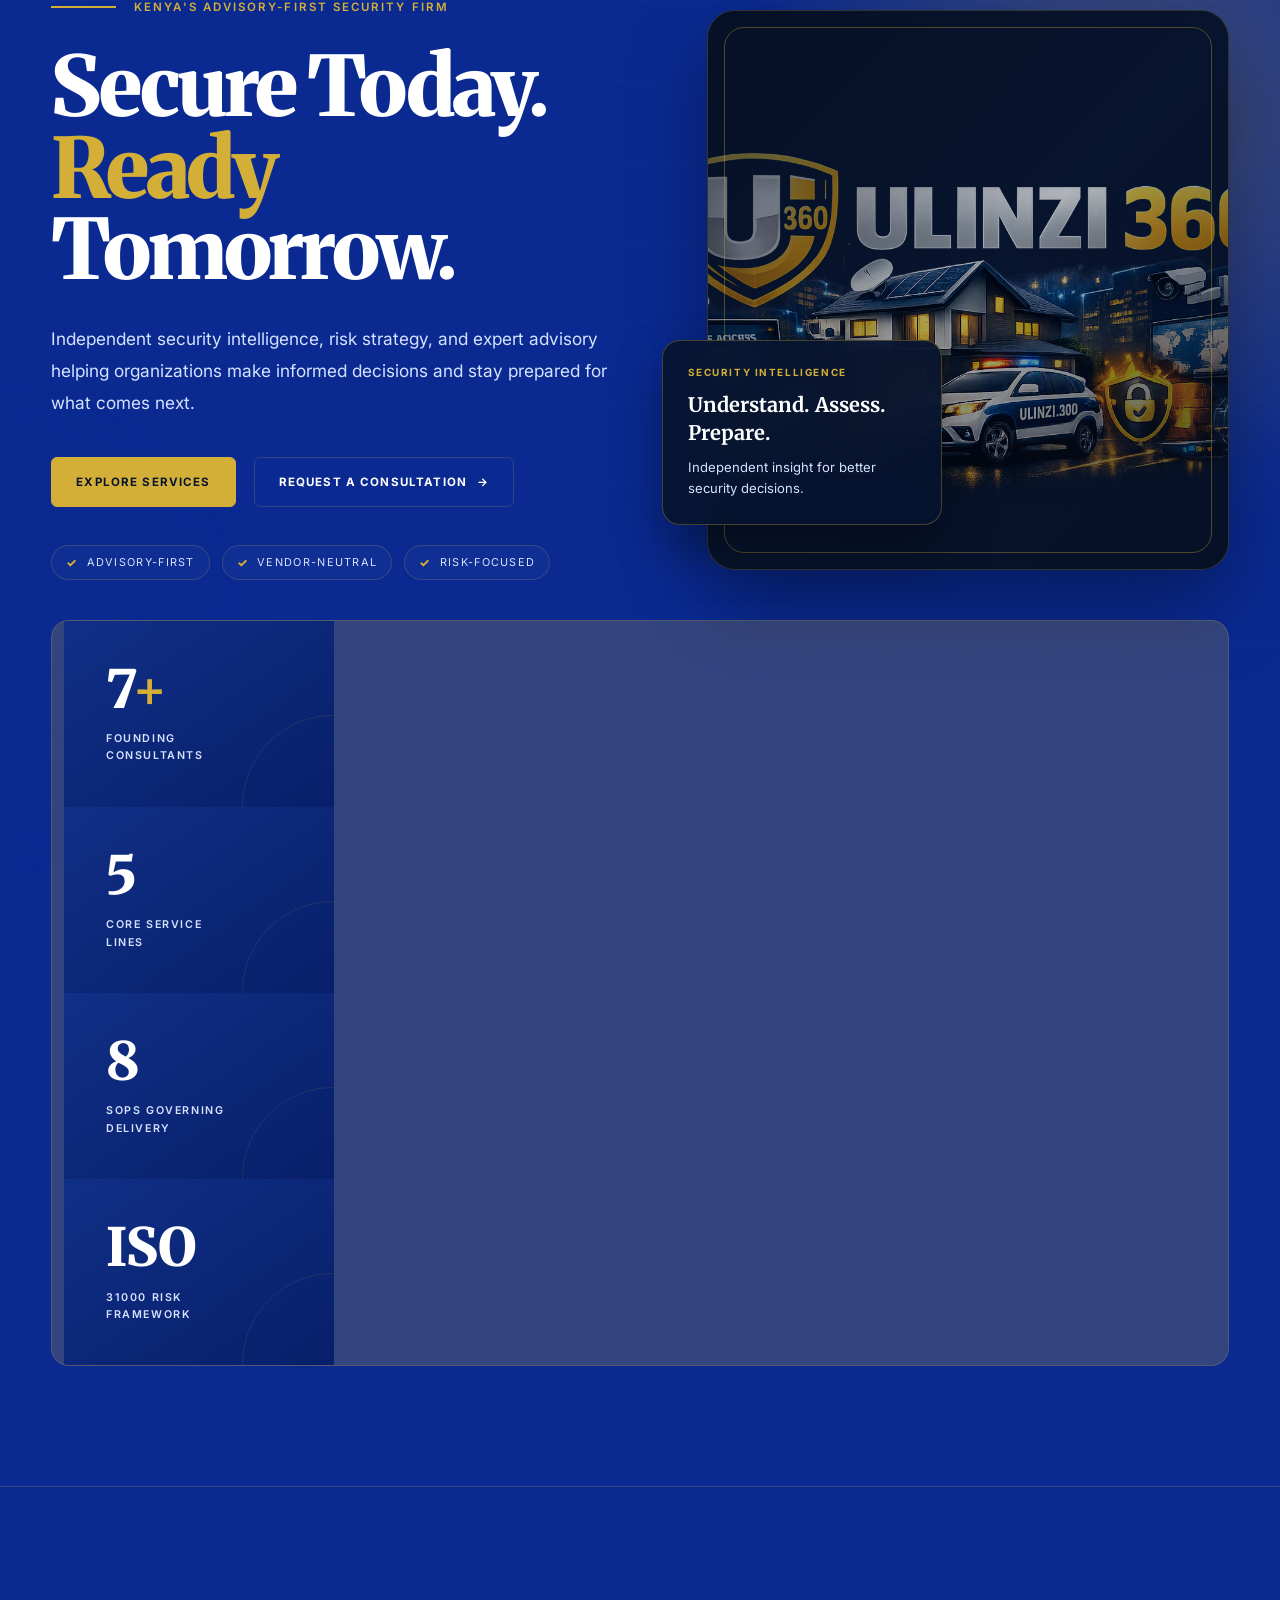
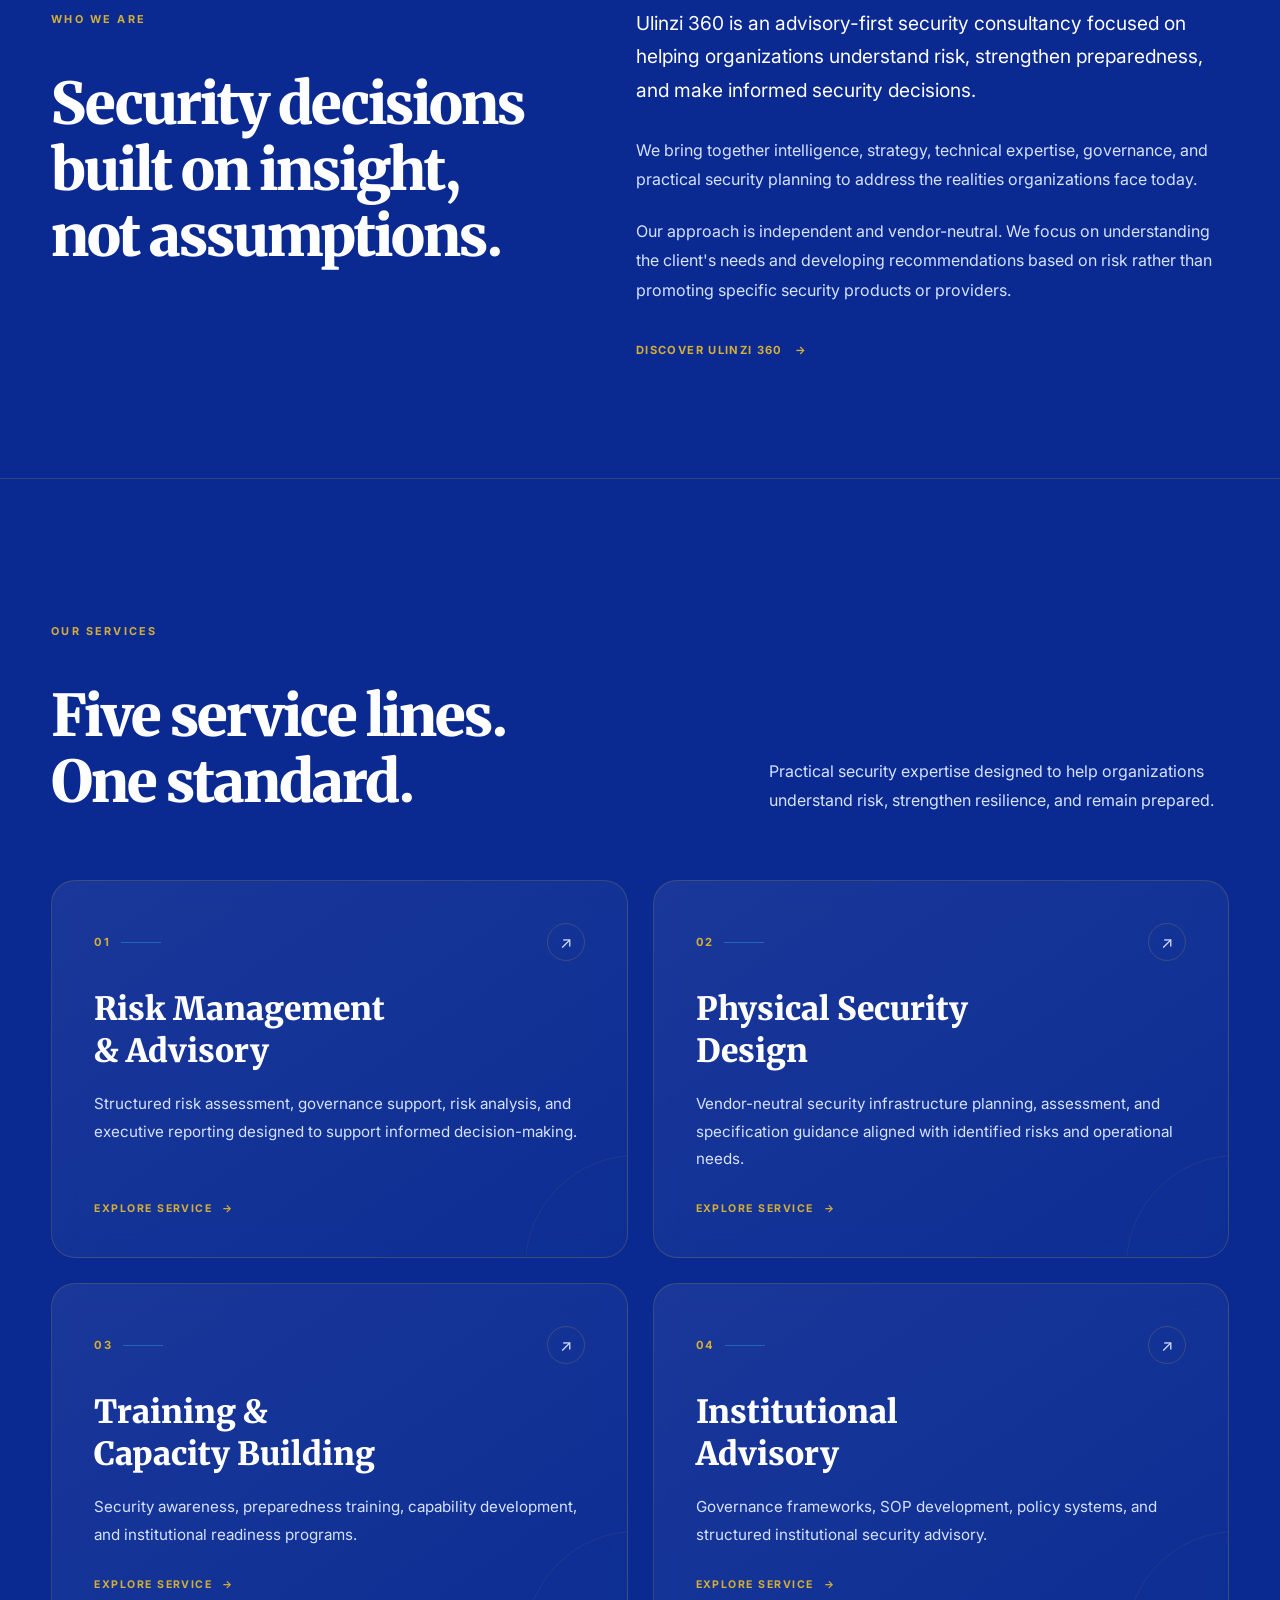
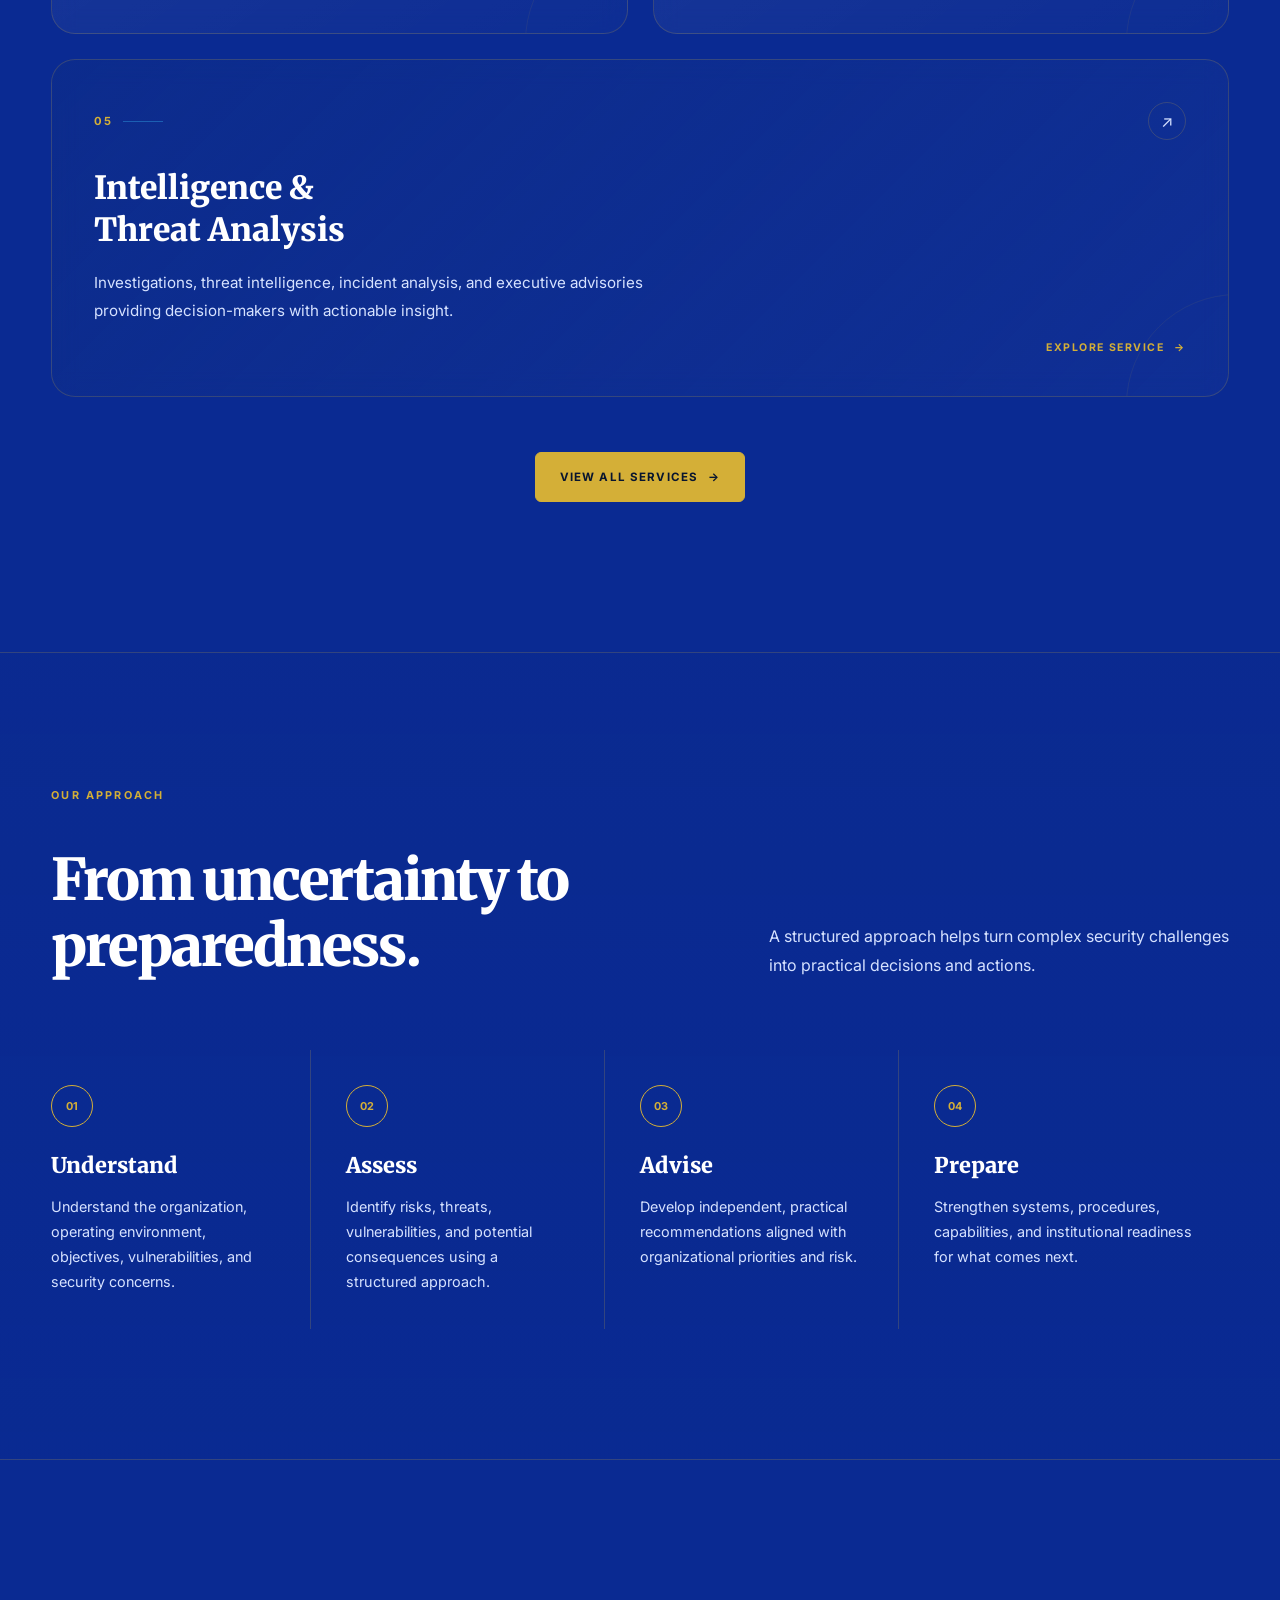
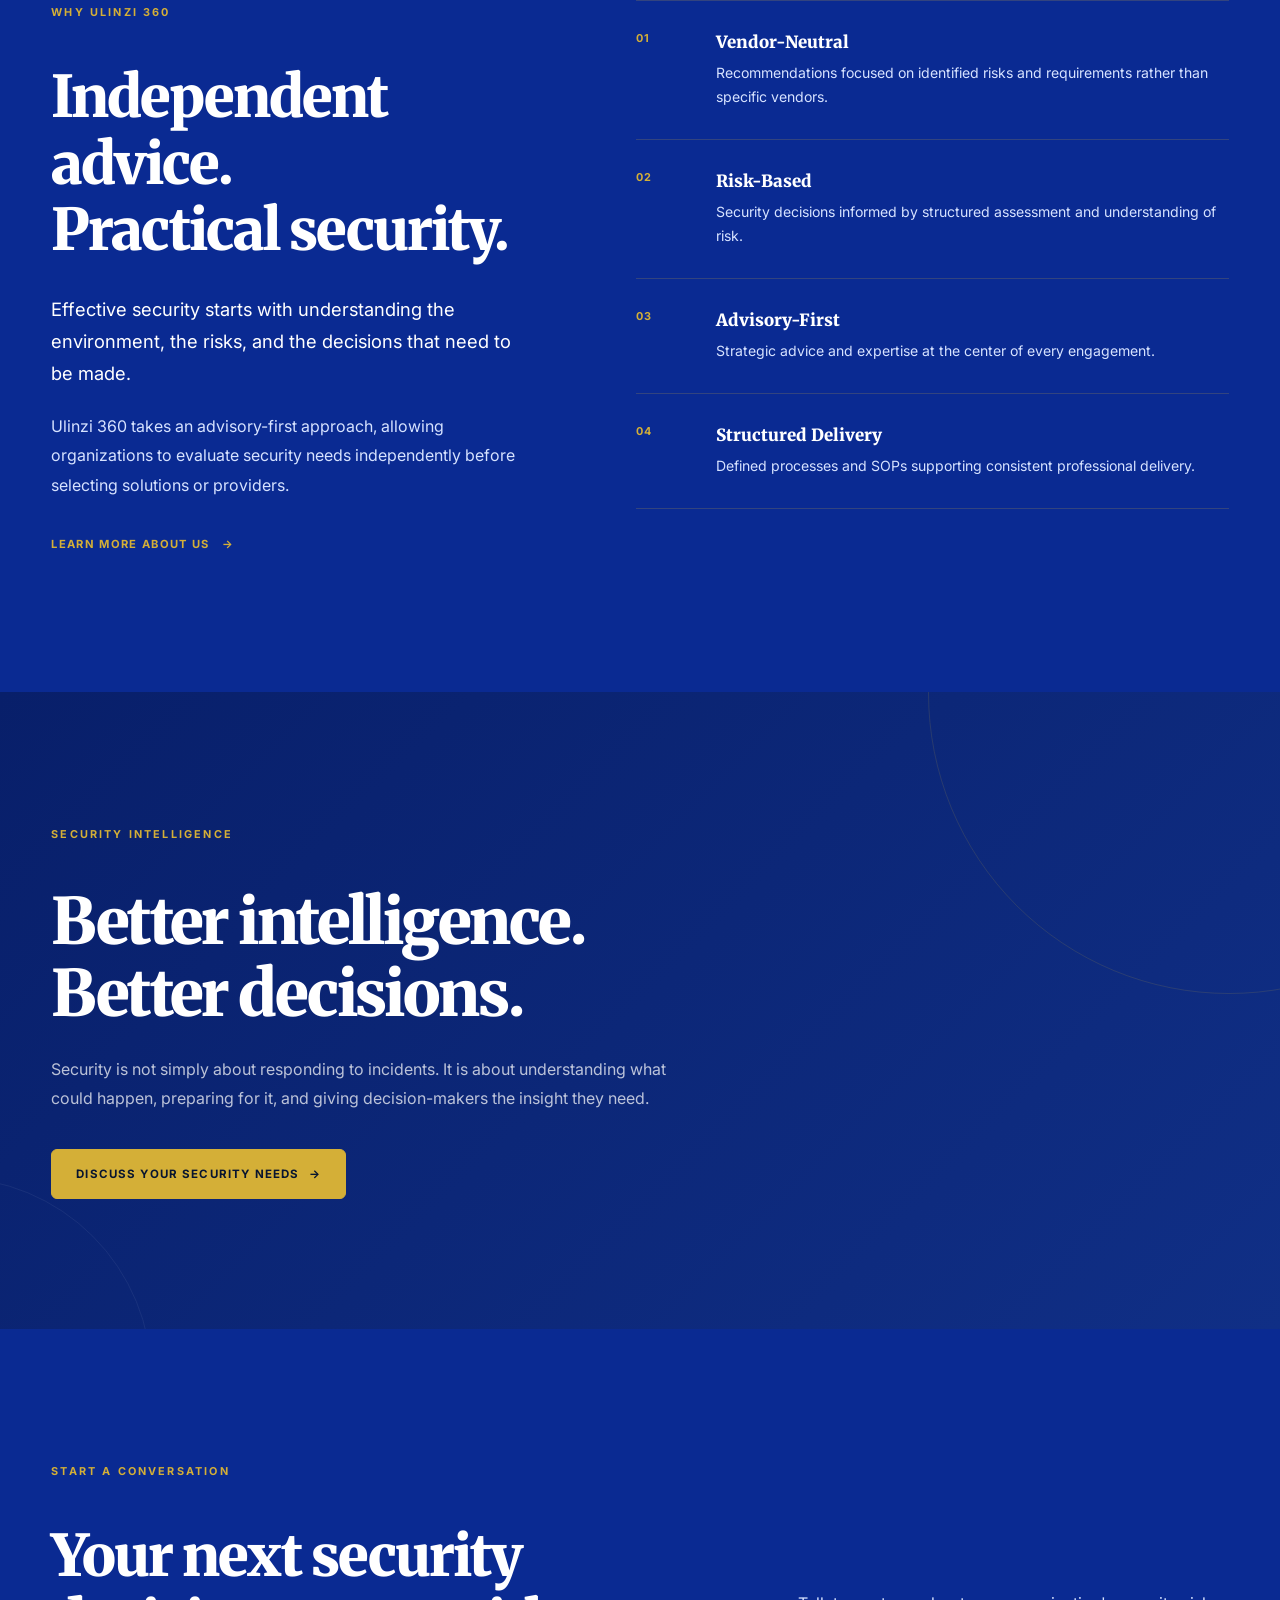
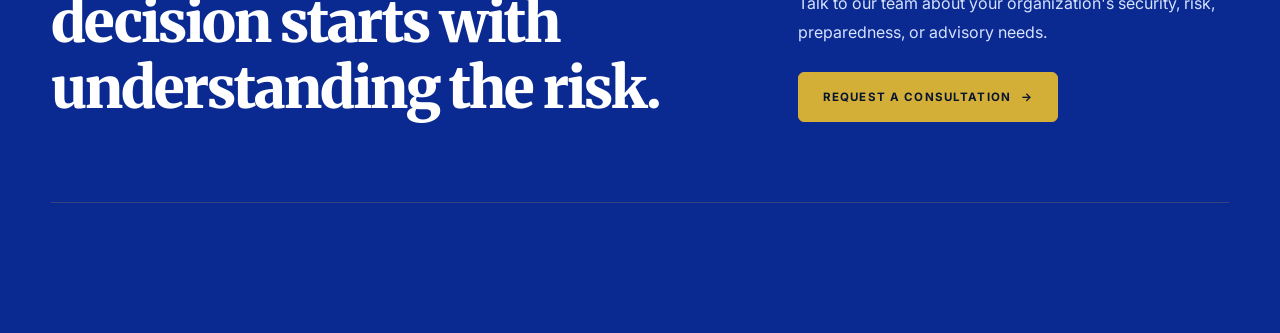
==== commit e034d4c4: "update" ====
--- a/index.html
+++ b/index.html
@@ -161,7 +161,7 @@
             -->
 
             <img
-              src="images/security-hero.jpg"
+              src="images/imagessecurity-hero.png"
               alt="Security and risk management professionals"
               class="hero-image"
             />
